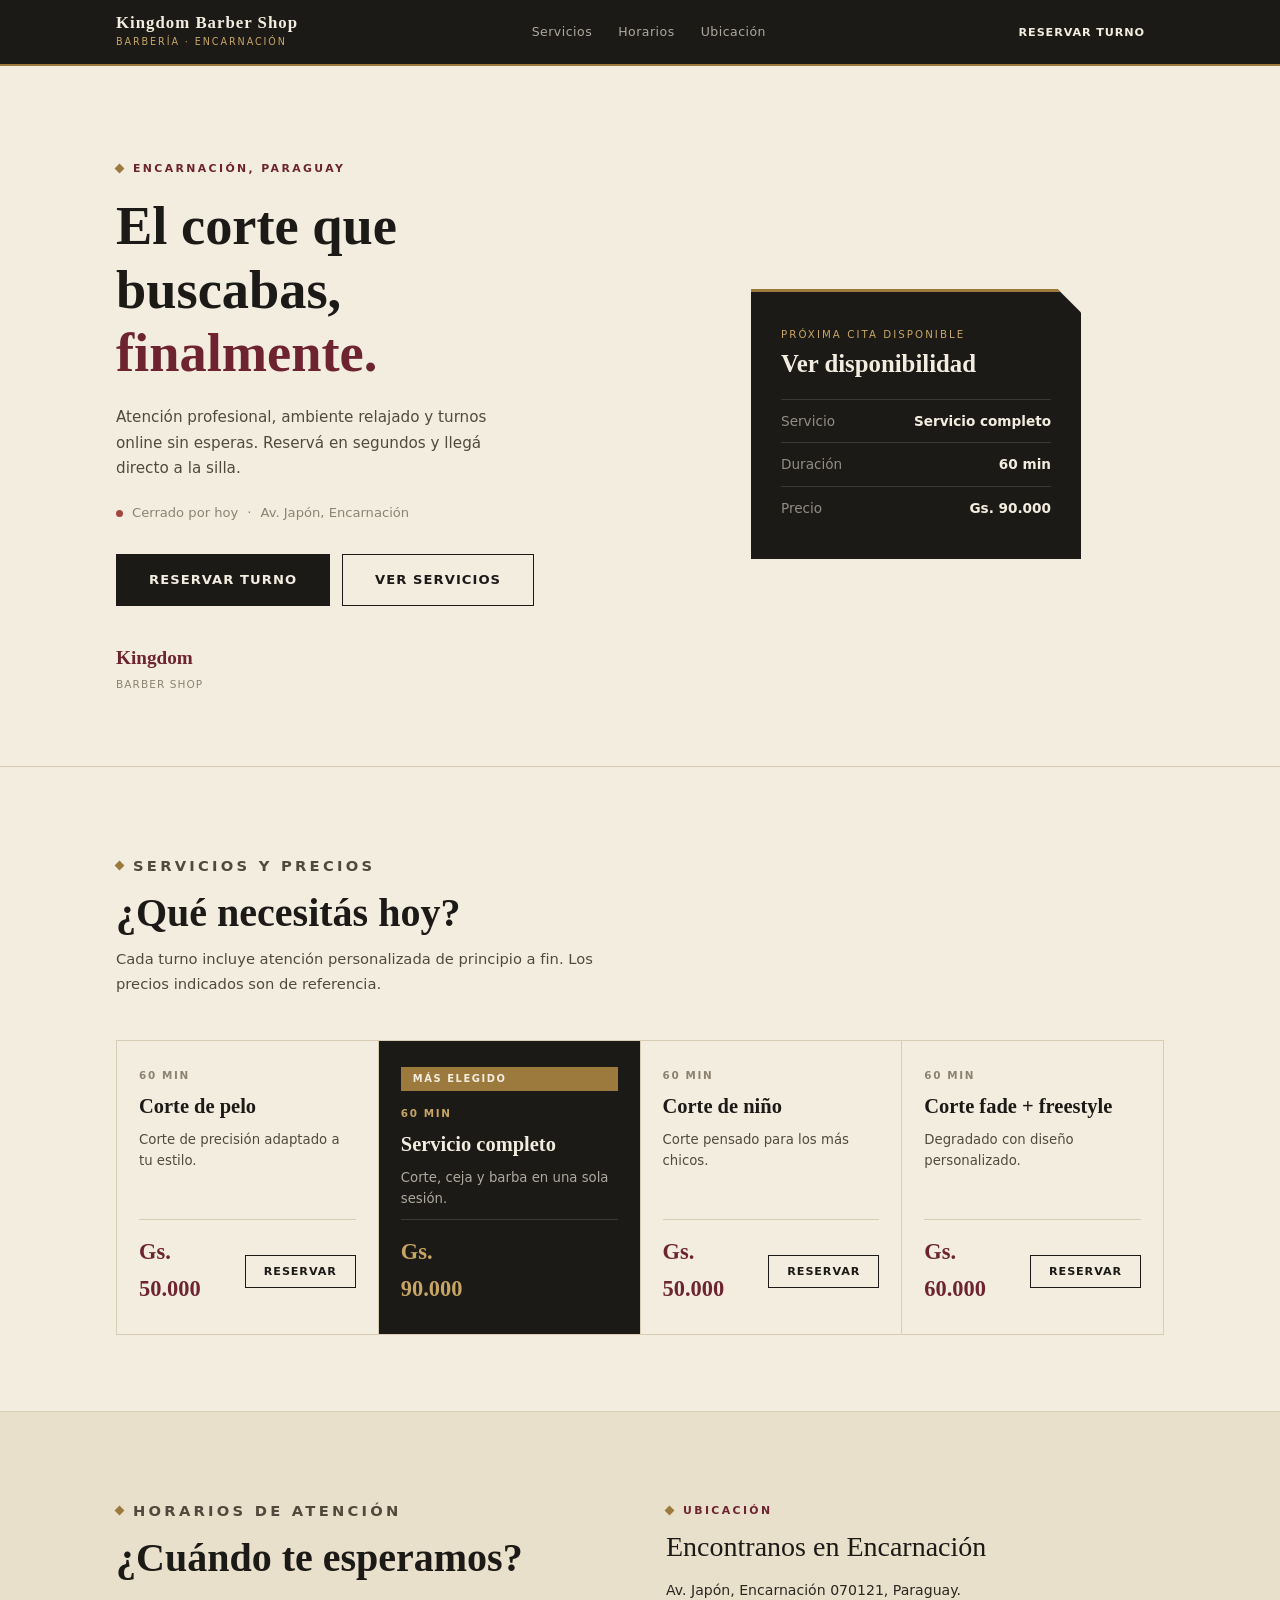
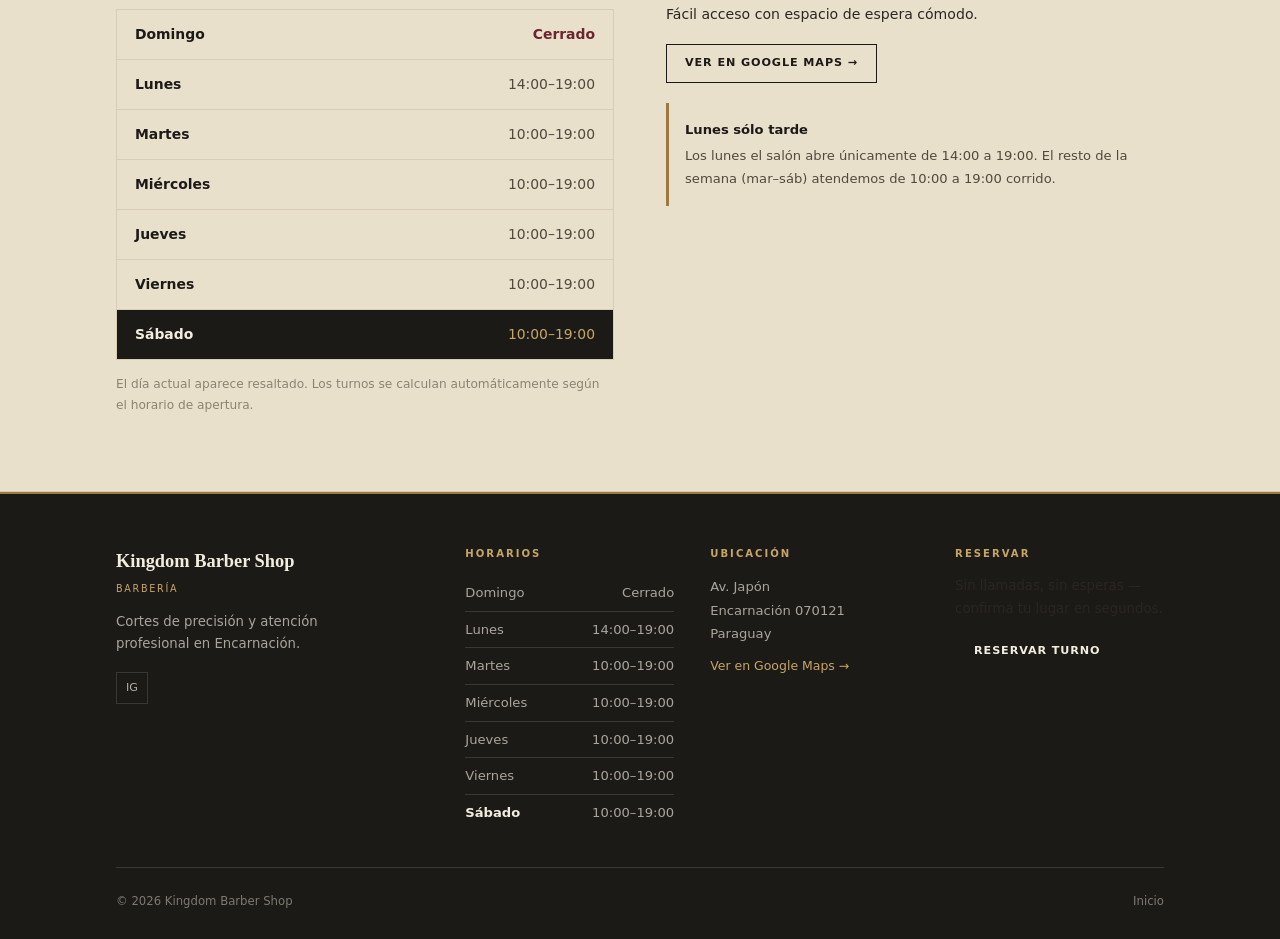
==== public/index.html @ c20a71b2 "primer commit" ====
<!DOCTYPE html>
  <html lang="es">
  <head>
  <meta charset="UTF-8">
  <meta name="viewport" content="width=device-width, initial-scale=1, viewport-fit=cover">
  <meta name="theme-color" content="#faf9f6">
  <meta name="description" content="Kingdom Barber Shop — Reservá tu turno online en Encarnación, Paraguay. Cortes,
  servicio completo y fade freestyle.">
  <title>Kingdom Barber Shop — Barbería</title>
  <link rel="stylesheet" href="styles.css">
  </head>
  <body>

  <!-- ─── HEADER ─── -->
  <header class="hdr">
    <div class="wrap hdr-inner">
      <div class="brand">
        <span class="brand-name">Kingdom Barber Shop</span>
        <span class="brand-sub">Barbería · Encarnación</span>
      </div>
      <nav id="nav">
        <a href="#servicios">Servicios</a>
        <a href="#horarios">Horarios</a>
        <a href="#ubicacion">Ubicación</a>
      </nav>
      <div class="hdr-actions">
        <button class="btn btn-dark btn-sm" onclick="openModal()">Reservar Turno</button>
        <button class="nav-toggle" id="navToggle" onclick="toggleNav()" aria-label="Menú">
          <span></span><span></span><span></span>
        </button>
      </div>
    </div>
  </header>

  <main>

    <!-- ─── HERO ─── -->
    <section class="hero" id="inicio">
      <div class="wrap hero-inner">
        <div>
          <p class="hero-eyebrow">Encarnación, Paraguay</p>
          <h1>El corte que<br>buscabas, <em>finalmente.</em></h1>
          <p class="hero-sub">Atención profesional, ambiente relajado y turnos online sin esperas. Reservá en segundos y
  llegá directo a la silla.</p>
          <div class="status-row">
            <span class="status-dot" id="statusDot"></span>
            <span id="statusTxt"></span>
            <span>·</span>
            <a href="https://www.google.com/maps/search/?api=1&query=J4WM%2B8R+Encarnaci%C3%B3n" target="_blank"
  rel="noopener" style="color:var(--ink3)">Av. Japón, Encarnación</a>
          </div>
          <div class="hero-cta">
            <button class="btn btn-dark btn-lg" onclick="openModal()">Reservar Turno</button>
            <a href="#servicios" class="btn btn-outline btn-lg">Ver Servicios</a>
          </div>
          <div class="hero-stats">
            <div class="h-stat"><strong>Kingdom</strong><span>Barber Shop</span></div>
          </div>
        </div>
        <div class="hero-visual">
          <div class="hv-card">
            <p class="hv-label">Próxima cita disponible</p>
            <div class="hv-title" id="hvTitle">—</div>
            <div class="hv-row"><span>Servicio</span><strong>Servicio completo</strong></div>
            <div class="hv-row"><span>Duración</span><strong>60 min</strong></div>
            <div class="hv-row"><span>Precio</span><strong>Gs. 90.000</strong></div>
          </div>
        </div>
      </div>
    </section>

    <!-- ─── SERVICIOS ─── -->
    <section class="sec" id="servicios">
      <div class="wrap">
        <div class="sec-head reveal">
          <p class="eyebrow">Servicios y Precios</p>
          <h2>¿Qué necesitás hoy?</h2>
          <p>Cada turno incluye atención personalizada de principio a fin. Los precios indicados son de referencia.</p>
        </div>
        <div class="svc-grid reveal" id="svcGrid"></div>
      </div>
    </section>

    <!-- ─── HORARIOS + UBICACIÓN ─── -->
    <section class="sec sec-alt" id="horarios">
      <div class="wrap">
        <div class="sch-wrap">
          <div class="reveal">
            <div class="sec-head" style="margin-bottom:28px">
              <p class="eyebrow">Horarios de Atención</p>
              <h2>¿Cuándo te esperamos?</h2>
            </div>
            <div class="sch-table" id="schTable"></div>
            <p class="sch-note">El día actual aparece resaltado. Los turnos se calculan automáticamente según el horario
  de apertura.</p>
          </div>
          <div class="reveal" style="padding-top:8px" id="ubicacion">
            <p class="eyebrow">Ubicación</p>
            <h2 style="font-family:var(--serif);font-size:1.75rem;font-weight:400;line-height:1.1;margin-bottom:16px">
              Encontranos en Encarnación
            </h2>
            <p style="font-size:.88rem;color:var(--ink2);line-height:1.7;margin-bottom:18px">
              Av. Japón, Encarnación 070121, Paraguay.<br>Fácil acceso con espacio de espera cómodo.
            </p>
            <a class="btn btn-outline btn-sm"
  href="https://www.google.com/maps/search/?api=1&query=J4WM%2B8R+Encarnaci%C3%B3n" target="_blank" rel="noopener">
              Ver en Google Maps →
            </a>
            <div class="info-box">
              <strong>Lunes sólo tarde</strong>
              Los lunes el salón abre únicamente de 14:00 a 19:00. El resto de la semana (mar–sáb) atendemos de 10:00 a
  19:00 corrido.
            </div>
          </div>
        </div>
      </div>
    </section>

  </main>

  <!-- ─── FOOTER ─── -->
  <footer class="ftr">
    <div class="wrap">
      <div class="ftr-grid">
        <div>
          <span class="ftr-brand-name">Kingdom Barber Shop</span>
          <span class="ftr-brand-sub">Barbería</span>
          <p class="ftr-desc">Cortes de precisión y atención profesional en Encarnación.</p>
          <div class="social-links">
            <a href="https://www.instagram.com/kingdom_barber/" aria-label="Instagram">IG</a>
          </div>
        </div>
        <div>
          <h4>Horarios</h4>
          <ul class="ftr-list" id="ftrHours"></ul>
        </div>
        <div>
          <h4>Ubicación</h4>
          <address class="ftr-address">Av. Japón<br>Encarnación 070121<br>Paraguay</address>
          <a class="ftr-link" href="https://www.google.com/maps/search/?api=1&query=J4WM%2B8R+Encarnaci%C3%B3n"
  target="_blank" rel="noopener">Ver en Google Maps →</a>
        </div>
        <div>
          <h4>Reservar</h4>
          <p style="font-size:.83rem;color:var(--ink2);line-height:1.7;margin-bottom:14px">Sin llamadas, sin esperas —
  confirmá tu lugar en segundos.</p>
          <button class="btn btn-dark btn-sm" onclick="openModal()">Reservar Turno</button>
        </div>
      </div>
      <div class="ftr-bottom">
        <p>© <span id="yr"></span> Kingdom Barber Shop</p>
        <div class="ftr-bottom-links">
          <a href="#inicio">Inicio</a>
        </div>
      </div>
    </div>
  </footer>

  <!-- ─── MODAL DE RESERVA ─── -->
  <div class="overlay" id="overlay" onclick="overlayClick(event)">
    <div class="modal" id="modal">
      <div class="modal-hdr">
        <div>
          <p class="modal-eyebrow">Reserva online</p>
          <h3 id="modalTitle">Reservá Tu Turno</h3>
        </div>
        <button class="modal-close" onclick="closeModal()" aria-label="Cerrar">✕</button>
      </div>
      <div class="stepper" id="stepper"></div>
      <div id="modalBody"></div>
      <div class="modal-ftr" id="modalFtr">
        <button class="btn btn-ghost btn-back" id="btnBack" onclick="stepBack()">Atrás</button>
        <button class="btn btn-dark" id="btnNext" onclick="stepNext()">Continuar</button>
      </div>
    </div>
  </div>

  <script src="config.js"></script>
  <script>
  /* ─── INIT ─── */
  async function initSite() {
    document.getElementById('yr').textContent = new Date().getFullYear();

    try {
      await Promise.all([loadServices(), syncRemoteTurnos()]);
    } catch (error) {
      console.warn('No se pudo inicializar el sitio con datos remotos:', error);
    }

    renderServices();
    renderHorarios();
    renderStatus();
    renderHero();
  }

  function renderStatus() {
    const st = estadoSalon();
    document.getElementById('statusDot').className = 'status-dot ' + (st.open ? 'dot-open' : 'dot-closed');
    document.getElementById('statusTxt').textContent = st.txt;
  }

  async function renderHero() {
    const horas = await horasDisponibles(hoyIso(), 60);
    document.getElementById('hvTitle').textContent = horas[0] ? `Hoy · ${horas[0]}` : 'Ver disponibilidad';
  }

  function renderServices() {
    const grid = document.getElementById('svcGrid');
    grid.innerHTML = '';
    CFG.servicios.forEach(s => {
      const card = document.createElement('div');
      card.className = 'svc-card' + (s.destacado ? ' featured' : '');
      card.innerHTML = `
        ${s.destacado ? '<span class="pop-badge">Más elegido</span>' : ''}
        <span class="svc-dur">${s.dur} min</span>
        <h3 class="svc-name">${s.nombre}</h3>
        <p class="svc-desc">${s.desc}</p>
        <div class="svc-foot">
          <span class="svc-price">${s.precioOld ? `<span class="svc-old">${fmtGs(s.precioOld)}</span>` :
  ''}${fmtGs(s.precio)}</span>
          <button class="btn btn-outline btn-sm" onclick="openModal('${s.id}')">Reservar</button>
        </div>`;
      grid.appendChild(card);
    });
  }

  function renderHorarios() {
    const hoyDow = new Date().getDay();
    const schTable = document.getElementById('schTable');
    const ftrHours = document.getElementById('ftrHours');
    schTable.innerHTML = '';
    ftrHours.innerHTML = '';
    DIAS.forEach((dia, dow) => {
      const rangos = CFG.horarios[dow] || [];
      const esHoy  = dow === hoyDow;
      const hrsHTML = rangos.length
        ? rangos.map(([a,b]) => `${a}–${b}`).join('<br>')
        : '<span class="sch-closed">Cerrado</span>';
      const row = document.createElement('div');
      row.className = 'sch-row' + (esHoy ? ' today' : '');
      row.innerHTML = `<span class="day">${capitalize(dia)}</span><span class="hrs">${hrsHTML}</span>`;
      schTable.appendChild(row);
      const li = document.createElement('li');
      li.innerHTML = `<span${esHoy ? ' class="hl"' : ''}>${capitalize(dia)}</span><span>${rangos.length ?
  rangos.map(([a,b])=>`${a}–${b}`).join(' / ') : 'Cerrado'}</span>`;
      ftrHours.appendChild(li);
    });
  }

  initSite();

  /* ─── NAV MOBILE ─── */
  function toggleNav() {
    const nav = document.getElementById('nav');
    const tog = document.getElementById('navToggle');
    nav.classList.toggle('open');
    tog.classList.toggle('open');
  }

  /* ─── SCROLL REVEAL ─── */
  if ('IntersectionObserver' in window) {
    const io = new IntersectionObserver(entries => entries.forEach(e => {
      if (e.isIntersecting) { e.target.classList.add('on'); io.unobserve(e.target); }
    }), { threshold:.12 });
    document.querySelectorAll('.reveal').forEach(el => io.observe(el));
  } else {
    document.querySelectorAll('.reveal').forEach(el => el.classList.add('on'));
  }

  /* ════════════════════════════════════════════════════════
      BOOKING — máquina de estados (4 pasos)
  ══════════════════════════════════════════════════════ */
  const ST = { paso:1, svcId:'corte', fecha:hoyIso(), hora:null };
  const LABELS = ['Servicio','Fecha','Hora','Tus Datos'];

  function openModal(svcId) {
    ST.paso = 1; ST.svcId = svcId || 'corte'; ST.fecha = hoyIso(); ST.hora = null;
    document.getElementById('stepper').style.display = '';
    document.getElementById('modalFtr').style.display = '';
    document.getElementById('overlay').classList.add('open');
    document.body.style.overflow = 'hidden';
    renderModal();
  }
  function closeModal() {
    document.getElementById('overlay').classList.remove('open');
    document.body.style.overflow = '';
  }
  function overlayClick(e) { if (e.target === document.getElementById('overlay')) closeModal(); }

  function renderModal() {
    renderStepper();
    const body = document.getElementById('modalBody');
    body.innerHTML = '';
    if      (ST.paso === 1) renderStep1(body);
    else if (ST.paso === 2) renderStep2(body);
    else if (ST.paso === 3) renderStep3(body);
    else if (ST.paso === 4) renderStep4(body);
    updateButtons();
  }

  function renderStepper() {
    const bar = document.getElementById('stepper');
    bar.innerHTML = '';
    LABELS.forEach((lbl, i) => {
      const n = i + 1;
      const cl = n === ST.paso ? 'active' : n < ST.paso ? 'done' : '';
      const el = document.createElement('div');
      el.className = 'step ' + cl;
      el.innerHTML = `<span class="sn">${n < ST.paso ? '✓' : n}</span>${lbl}`;
      bar.appendChild(el);
      if (i < LABELS.length - 1) {
        const line = document.createElement('div'); line.className = 'step-line'; bar.appendChild(line);
      }
    });
  }

  /* PASO 1 — Elegir servicio */
  function renderStep1(body) {
  body.innerHTML = '<p class="panel-label" style="font-size:.82rem;color:var(--ink2);margin-bottom:12px;font-weight:500">¿Qué servicio necesitás?</p>';
  const opts = document.createElement('div'); opts.className = 'svc-opts'; body.appendChild(opts);
  CFG.servicios.forEach(s => {
    const btn = document.createElement('button');
    btn.className = 'svc-opt' + (ST.svcId === s.id ? ' active' : '');
    btn.innerHTML = `<div><div class="opt-name">${s.nombre}</div><div class="opt-meta">${s.dur} min</div></div><span class="opt-price">${fmtGs(s.precio)}</span>`;
    btn.onclick = () => { ST.svcId = s.id; renderModal(); };
    opts.appendChild(btn);
  });
}

  /* PASO 2 — Elegir fecha */
  function renderStep2(body) {
  body.innerHTML = '<p class="panel-label" style="font-size:.82rem;color:var(--ink2);margin-bottom:12px;font-weight:500">¿Qué día venís?</p>';
  const strip = document.createElement('div'); strip.className = 'date-strip'; body.appendChild(strip);
  const hoy = new Date(); hoy.setHours(0,0,0,0);
  for (let i = 0; i < 21; i++) {
    const d = new Date(hoy); d.setDate(d.getDate() + i);
    const iso = isoDate(d); const dow = d.getDay();
    const cerrado = !(CFG.horarios[dow] || []).length;
    const pill = document.createElement('button');
    pill.className = 'date-pill' + (iso === ST.fecha ? ' active' : '');
    pill.disabled = cerrado;
    pill.innerHTML = `${i === 0 ? '<span class="dp-today"></span>' : ''}<span>${DIAS_C[dow]}</span><strong>${d.getDate()}</strong><span>${MESES[d.getMonth()].slice(0,3)}</span>`;
    pill.onclick = () => { ST.fecha = iso; ST.hora = null; renderModal(); };
    strip.appendChild(pill);
  }
  setTimeout(() => { const a = strip.querySelector('.active'); if (a) a.scrollIntoView({inline:'center',behavior:'smooth'}); }, 50);
}

  /* PASO 3 — Elegir hora */
 async function renderStep3(body) {
  const svc   = getSvc(ST.svcId);
  const horas = await horasDisponibles(ST.fecha, svc.dur);
  body.innerHTML = `<p class="panel-label" style="font-size:.82rem;color:var(--ink2);margin-bottom:4px;font-weight:500">Horarios disponibles · ${dateLabel(ST.fecha)}</p>`;
  if (!horas.length) {
    body.innerHTML += '<div class="no-slots">No hay turnos disponibles.<br>Por favor elegí otra fecha.</div>';
    return;
  }
  body.innerHTML += '<p class="time-legend"><span class="tl-dot"></span>Horarios tachados ya están reservados</p>';
  const tg = document.createElement('div'); tg.className = 'time-grid'; body.appendChild(tg);
  bloquesDelDia(ST.fecha).forEach(min => {
    const hm = min2hm(min); const libre = horas.includes(hm);
    const btn = document.createElement('button');
    btn.className = 't-slot' + (ST.hora === hm ? ' active' : '');
    btn.textContent = hm; btn.disabled = !libre;
    if (libre) btn.onclick = () => { ST.hora = hm; renderModal(); };
    tg.appendChild(btn);
  });
}

  /* PASO 4 — Datos personales */
  function renderStep4(body) {
  const svc = getSvc(ST.svcId);
  body.innerHTML = `
    <div class="summary-box">
      <div class="sum-row"><span>Servicio</span><strong>${svc.nombre}</strong></div>
      <div class="sum-row"><span>Fecha</span><strong>${dateLabel(ST.fecha)}</strong></div>
      <div class="sum-row"><span>Hora</span><strong>${ST.hora}</strong></div>
      <div class="sum-row"><span>Total estimado</span><strong>${fmtGs(svc.precio)}</strong></div>
    </div>
    <div class="field"><label>Nombre completo *</label><input id="fNombre" type="text" placeholder="Tu nombre" autocomplete="name"></div>
    <div class="field-row">
      <div class="field"><label>Teléfono *</label><input id="fTel" type="tel" placeholder="0981 ..." autocomplete="tel"></div>
    </div>
    <div class="field"><label>Nota para el barbero (opcional)</label><textarea id="fNota" placeholder="Ej: degradado suave, no usar máquina al tope…"></textarea></div>`;
  document.getElementById('fNombre').addEventListener('input', updateButtons);
  document.getElementById('fTel').addEventListener('input', updateButtons);
}
  function updateButtons() {
    const back = document.getElementById('btnBack');
    const next = document.getElementById('btnNext');
    back.style.visibility = ST.paso === 1 ? 'hidden' : 'visible';
    next.textContent = ST.paso === 4 ? 'Confirmar Reserva' : 'Continuar';
    let ok = false;
    if (ST.paso === 1) ok = !!ST.svcId;
    else if (ST.paso === 2) ok = !!ST.fecha;
    else if (ST.paso === 3) ok = !!ST.hora;
    else if (ST.paso === 4) {
      const n = document.getElementById('fNombre');
      const t = document.getElementById('fTel');
      ok = n && t && n.value.trim().length > 1 && t.value.trim().length > 5;
    }
    next.disabled = !ok;
  }

  function stepBack() { if (ST.paso > 1) { ST.paso--; renderModal(); } }
  function stepNext() {
    if (ST.paso < 4) { ST.paso++; renderModal(); }
    else confirmarReserva();
  }

  async function confirmarReserva() {
    const svc    = getSvc(ST.svcId);
    const nombre = document.getElementById('fNombre').value.trim();
    const tel    = document.getElementById('fTel').value.trim();
    const nota   = document.getElementById('fNota').value.trim();
    if (!nombre || !tel) return;

    // Verificación anti-colisión justo antes de guardar
    if (!slotDisponible(ST.fecha, hm2min(ST.hora), svc.dur)) {
      alert('Ese horario acaba de reservarse. Por favor elegí otro.');
      ST.paso = 3; renderModal(); return;
    }

    const turno = {
      id: uid(), svcId: ST.svcId, nombre, tel, nota,
      fecha: ST.fecha, hora: ST.hora, dur: svc.dur,
      estado: 'pendiente', creadoEn: new Date().toISOString()
    };
    addTurno(turno);

    try {
      const remote = await createRemoteTurno(turno);
      replaceTurnoId(turno.id, remote);
      renderConfirm(remote, svc, nombre);
    } catch (error) {
      const apiMessage = body => {
        if (!body) return null;
        if (typeof body === 'string') return body;
        if (body.message) return body.message;
        if (body.errors) {
          const values = Object.values(body.errors).flat();
          return values[0] ?? null;
        }
        return JSON.stringify(body);
      };
      const detail = apiMessage(error?.body) || error?.message || 'No se pudo crear la reserva en el servidor.';

      if (error.status === 409) {
        deleteTurno(turno.id);
        alert('Ese horario ya no está disponible. Por favor elegí otro.');
        ST.paso = 3; renderModal();
        return;
      }

      if (error.status === 422 || error.status === 400) {
        deleteTurno(turno.id);
        alert(detail);
        ST.paso = 4; renderModal();
        return;
      }

     if (!error.status || error.status >= 500) {
        console.warn('No se pudo enviar la reserva al servidor:', error);
        alert('Turno guardado localmente, pero no se pudo sincronizar al servidor. Verificá tu conexión y volvé a cargar la página.');
        renderConfirm(turno, svc, nombre);
        return;
      }

      deleteTurno(turno.id);
      alert(detail);
      ST.paso = 4; renderModal();
      return;
    }
  }

  function renderConfirm(turno, svc, nombre) {
    document.getElementById('stepper').style.display  = 'none';
    document.getElementById('modalFtr').style.display = 'none';
    const primer  = nombre.split(' ')[0];
    const noNum   = 'B-' + String(100 + getTurnos().length).padStart(3,'0');
    const waMsg   = encodeURIComponent(`Hola Kingdom Barber Shop, reservé un turno online:\n📋 *${svc.nombre}*\n📅
  ${dateLabel(turno.fecha)} a las ${turno.hora}\n👤 ${nombre}\n📞 ${turno.tel}${turno.nota ? '\n📝 '+turno.nota : ''}`);
    const waUrl   = `https://wa.me/${CFG.negocio.whatsapp}?text=${waMsg}`;
    document.getElementById('modalBody').innerHTML = `
      <div class="confirm">
        <div class="confirm-icon">✓</div>
        <h3>¡Listo, ${primer}!</h3>
        <p>Tu turno quedó registrado. Te esperamos en el salón.</p>
        <div class="bk-ticket">
          <p class="bk-no">Reserva ${noNum}</p>
          <p class="bk-svc">${svc.nombre}</p>
          <div class="bk-row"><span>Fecha</span><strong>${dateLabel(turno.fecha)}</strong></div>
          <div class="bk-row"><span>Hora</span><strong>${turno.hora}</strong></div>
          <div class="bk-row"><span>Duración</span><strong>${svc.dur} min</strong></div>
          <div class="bk-row"><span>Total estimado</span><strong>${fmtGs(svc.precio)}</strong></div>
        </div>
        <a class="wa-btn" href="${waUrl}" target="_blank" rel="noopener">
          <svg width="17" height="17" viewBox="0 0 24 24" fill="currentColor"><path d="M17.472
  14.382c-.297-.149-1.758-.867-2.03-.967-.273-.099-.471-.148-.67.15-.197.297-.767.966-.94
  1.164-.173.199-.347.223-.644.075-.297-.15-1.255-.463-2.39-1.475-.883-.788-1.48-1.761-1.653-2.059-.173-.297-.018-.458.1
  3-.606.134-.133.298-.347.446-.52.149-.174.198-.298.298-.497.099-.198.05-.371-.025-.52-.075-.149-.669-1.612-.916-2.207-
  .242-.579-.487-.5-.669-.51-.173-.008-.371-.01-.57-.01-.198 0-.52.074-.792.372-.272.297-1.04 1.016-1.04 2.479 0 1.462
  1.065 2.875 1.213 3.074.149.198 2.096 3.2 5.077 4.487.709.306 1.262.489 1.694.625.712.227 1.36.195 1.871.118.571-.085
  1.758-.719 2.006-1.413.248-.694.248-1.289.173-1.413-.074-.124-.272-.198-.57-.347m-5.421 7.403h-.004a9.87 9.87 0
  01-5.031-1.378l-.361-.214-3.741.982.998-3.648-.235-.374a9.86 9.86 0 01-1.51-5.26c.001-5.45 4.436-9.884 9.888-9.884
  2.64 0 5.122 1.03 6.988 2.898a9.825 9.825 0 012.893 6.994c-.003 5.45-4.437 9.884-9.885 9.884m8.413-18.297A11.815
  11.815 0 0012.05 0C5.495 0 .16 5.335.157 11.892c0 2.096.547 4.142 1.588 5.945L.057 24l6.305-1.654a11.882 11.882 0
  005.683 1.448h.005c6.554 0 11.89-5.335 11.893-11.893a11.821 11.821 0 00-3.48-8.413z"/></svg>
          Confirmar por WhatsApp
        </a>
        <button class="btn btn-ghost" style="width:100%" onclick="closeModal()">Cerrar</button>
      </div>`;
  }

  document.addEventListener('keydown', e => { if (e.key === 'Escape') closeModal(); });
  </script>
  </body>
  </html>
---- public/styles.css ----
/* ═══════════════════════════════════════════════════
   styles.css — Kingdom Barber Shop
   Estilo: Minimalismo Geométrico + Neo-Tradicional / Gótico Moderno
   Paleta: pergamino / tinta / oxblood / bronce
   Tipografía: Cinzel (marca y títulos) + Space Grotesk (cuerpo)
════════════════════════════════════════════════════ */

@import url('https://fonts.googleapis.com/css2?family=Cormorant+Garamond:ital,wght@0,400;0,500;0,600;1,400;1,500&family=DM+Sans:wght@400;500&display=swap');

/* ── RESET ── */
*, *::before, *::after { margin:0; padding:0; box-sizing:border-box; }
html { scroll-behavior:smooth; }
body {
  font-family: var(--sans);
  background: var(--paper);
  color: var(--ink);
  line-height: 1.65;
  -webkit-font-smoothing: antialiased;
  min-height: 100vh;
}
img, svg { display:block; max-width:100%; }
a { color:inherit; text-decoration:none; }
button { font-family:inherit; cursor:pointer; border:none; background:none; color:inherit; }
ul { list-style:none; }
::selection { background:var(--oxblood); color:var(--paper); }
:focus-visible { outline:1.5px solid var(--oxblood); outline-offset:3px; }

/* ── TOKENS ── */
:root {
  --paper:      #f3ede0;
  --paper2:     #e9e0cc;
  --ink:        #1c1a17;
  --ink2:       #2a2621;
  --text2:      #52493d;
  --text3:      #8d8271;
  --oxblood:    #6d2430;
  --oxblood-lt: #8a3540;
  --brass:      #9c7a3e;
  --brass-lt:   #c7a565;
  --line:       #d8cdb4;
  --line-lt:    rgba(243,237,224,.14);
  --green:      #4a7d5c;
  --red:        #a5453f;
  --serif: 'Cinzel', Georgia, serif;
  --sans:  'Space Grotesk', system-ui, -apple-system, sans-serif;
  --r: 0px;
  --ease: cubic-bezier(.4,0,.2,1);
}

/* ── LAYOUT ── */
.wrap { max-width:1120px; margin:0 auto; padding:0 36px; }
@media (max-width:600px) { .wrap { padding:0 20px; } }

/* ── HEADER (banda de tinta) ── */
.hdr {
  position:sticky; top:0; z-index:50;
  background: var(--ink);
  border-bottom: 2px solid var(--brass);
}
.hdr-inner {
  display:flex; align-items:center; justify-content:space-between;
  height:64px; gap:20px;
}
.brand { display:flex; flex-direction:column; gap:1px; }
.brand-name {
  font-family:var(--serif); font-size:1.05rem; font-weight:600;
  letter-spacing:.06em; line-height:1.1; color:var(--paper);
}
.brand-sub  { font-size:.6rem; letter-spacing:.2em; text-transform:uppercase; color:var(--brass-lt); font-weight:500; }

/* ── NAV ── */
nav { display:flex; gap:26px; }
nav a { font-size:.78rem; letter-spacing:.04em; color:rgba(243,237,224,.68); transition:color .2s; }
nav a:hover, nav a.active { color:var(--paper); }
.hdr-actions { display:flex; align-items:center; gap:12px; }

.nav-toggle { display:none; flex-direction:column; gap:4.5px; width:24px; height:24px; justify-content:center; }
.nav-toggle span { display:block; height:1.5px; background:var(--paper); transition:all .25s var(--ease); }
.nav-toggle.open span:nth-child(1) { transform:translateY(6px) rotate(45deg); }
.nav-toggle.open span:nth-child(2) { opacity:0; }
.nav-toggle.open span:nth-child(3) { transform:translateY(-6px) rotate(-45deg); }

@media (max-width:740px) {
  .nav-toggle { display:flex; }
  nav {
    position:absolute; top:64px; left:0; right:0;
    flex-direction:column; gap:0; background:var(--ink);
    border-bottom:2px solid var(--brass);
    max-height:0; overflow:hidden; transition:max-height .3s var(--ease);
  }
  nav.open { max-height:300px; }
  nav a { padding:15px 20px; border-bottom:1px solid var(--line-lt); display:block; }
}

/* ── BOTONES (rectos, sin adornos) ── */
.btn {
  display:inline-flex; align-items:center; justify-content:center; gap:8px;
  font-family:var(--sans); font-size:.78rem; font-weight:600;
  letter-spacing:.08em; text-transform:uppercase;
  border-radius:0; padding:12px 26px; border:1.5px solid transparent;
  transition:all .2s var(--ease); white-space:nowrap;
}
.btn-dark    { background:var(--ink); border-color:var(--ink); color:var(--paper); }
.btn-dark:hover { background:var(--oxblood); border-color:var(--oxblood); }
.btn-outline { border-color:var(--ink); color:var(--ink); }
.btn-outline:hover { background:var(--ink); color:var(--paper); }
.btn-gold    { background:var(--brass); border-color:var(--brass); color:var(--paper); }
.btn-gold:hover { background:var(--brass-lt); border-color:var(--brass-lt); }
.btn-ghost   { border-color:var(--line); color:var(--text2); }
.btn-ghost:hover { border-color:var(--ink); color:var(--ink); }
.btn-sm { padding:9px 18px; font-size:.7rem; }
.btn-lg { padding:14px 32px; font-size:.82rem; }
.btn:disabled { opacity:.32; cursor:not-allowed; pointer-events:none; }

/* ── TÍTULOS DE SECCIÓN ── */
.sec-head { margin-bottom:44px; }
.eyebrow {
  display:inline-flex; align-items:center; gap:10px; margin-bottom:12px;
  font-size:.68rem; letter-spacing:.22em; text-transform:uppercase;
  color:var(--oxblood); font-weight:600;
}
.eyebrow::before {
  content:''; display:block; width:7px; height:7px;
  background:var(--brass); transform:rotate(45deg); flex-shrink:0;
}
.sec-head h2 {
  font-family:var(--serif); font-size:clamp(1.7rem,3.2vw,2.5rem);
  font-weight:600; line-height:1.15; color:var(--ink);
}
.sec-head p { color:var(--text2); font-size:.92rem; margin-top:10px; max-width:520px; line-height:1.7; }

/* ── DIVISOR ── */
.divider { height:1px; background:var(--line); }
.sec { padding:76px 0; }
.sec-alt { background:var(--paper2); border-top:1px solid var(--line); border-bottom:1px solid var(--line); }
@media (max-width:600px) { .sec { padding:52px 0; } }

/* ── REVEAL ANIMATION ── */
.reveal { opacity:0; transform:translateY(16px); transition:opacity .6s var(--ease), transform .6s var(--ease); }
.reveal.on { opacity:1; transform:none; }

/* ── FOOTER (banda de tinta) ── */
.ftr { background:var(--ink); border-top:2px solid var(--brass); padding:52px 0 28px; color:var(--paper); }
.ftr-grid {
  display:grid; grid-template-columns:1.5fr 1fr 1fr 1fr; gap:36px;
  padding-bottom:36px; border-bottom:1px solid var(--line-lt); margin-bottom:24px;
}
@media (max-width:900px)  { .ftr-grid { grid-template-columns:1fr 1fr; } }
@media (max-width:500px)  { .ftr-grid { grid-template-columns:1fr; } }
.ftr-brand-name { font-family:var(--serif); font-size:1.15rem; font-weight:600; margin-bottom:4px; display:block; }
.ftr-brand-sub  { display:block; font-size:.6rem; letter-spacing:.18em; text-transform:uppercase; color:var(--brass-lt); margin-bottom:14px; }
.ftr-desc { font-size:.83rem; color:rgba(243,237,224,.66); line-height:1.7; max-width:260px; margin-bottom:16px; }
.social-links { display:flex; gap:10px; }
.social-links a {
  width:32px; height:32px; border:1px solid var(--line-lt); border-radius:0;
  display:flex; align-items:center; justify-content:center;
  font-size:.7rem; font-weight:500; color:rgba(243,237,224,.7); transition:all .2s;
}
.social-links a:hover { border-color:var(--brass); color:var(--brass-lt); }
.ftr-col h4, .ftr-grid h4 {
  font-size:.63rem; letter-spacing:.2em; text-transform:uppercase;
  color:var(--brass-lt); font-weight:600; margin-bottom:12px;
}
.ftr-list li {
  display:flex; justify-content:space-between;
  padding:7px 0; border-bottom:1px solid var(--line-lt);
  font-size:.82rem; color:rgba(243,237,224,.66);
}
.ftr-list li:last-child { border-bottom:none; }
.ftr-list li .hl { color:var(--paper); font-weight:600; }
.ftr-address { font-style:normal; font-size:.82rem; color:rgba(243,237,224,.66); line-height:1.8; }
.ftr-link { display:block; margin-top:10px; font-size:.78rem; color:var(--brass-lt); }
.ftr-link:hover { text-decoration:underline; }
.ftr-bottom {
  display:flex; justify-content:space-between; flex-wrap:wrap;
  gap:8px; font-size:.73rem; color:rgba(243,237,224,.45);
}
.ftr-bottom a { color:rgba(243,237,224,.45); transition:color .2s; }
.ftr-bottom a:hover { color:var(--paper); }
.ftr-bottom-links { display:flex; gap:16px; }

/* ════════════════════════════════════════════════════
   index.html — SITIO PÚBLICO
════════════════════════════════════════════════════ */

/* HERO */
.hero { padding:88px 0 72px; border-bottom:1px solid var(--line); }
.hero-inner { display:grid; grid-template-columns:1fr 1fr; gap:56px; align-items:center; }
@media (max-width:880px) { .hero-inner { grid-template-columns:1fr; } .hero-visual { display:none; } }
@media (max-width:600px) { .hero { padding:56px 0 44px; } }

.hero-eyebrow {
  display:inline-flex; align-items:center; gap:10px; margin-bottom:18px;
  font-size:.68rem; letter-spacing:.22em; text-transform:uppercase; color:var(--oxblood); font-weight:600;
}
.hero-eyebrow::before { content:''; display:block; width:7px; height:7px; background:var(--brass); transform:rotate(45deg); }
.hero h1 {
  font-family:var(--serif); font-size:clamp(2.1rem,4.6vw,3.4rem);
  font-weight:600; line-height:1.16; letter-spacing:0; margin-bottom:20px;
  color:var(--ink);
}
.hero h1 em { font-style:normal; color:var(--oxblood); }
.hero-sub { font-size:.95rem; color:var(--text2); max-width:420px; margin-bottom:20px; line-height:1.7; }

.status-row { display:flex; align-items:center; gap:9px; margin-bottom:30px; font-size:.82rem; color:var(--text3); flex-wrap:wrap; }
.status-dot { width:7px; height:7px; border-radius:50%; flex-shrink:0; }
.dot-open   { background:var(--green); }
.dot-closed { background:var(--red); }

.hero-cta { display:flex; gap:12px; flex-wrap:wrap; margin-bottom:36px; }
.hero-stats { display:flex; flex-wrap:wrap; }
.h-stat { display:flex; flex-direction:column; gap:3px; padding:0 20px; }
.h-stat:first-child { padding-left:0; }
.h-stat:not(:first-child) { border-left:1px solid var(--line); }
.h-stat strong { font-family:var(--serif); font-size:1.2rem; font-weight:600; color:var(--oxblood); }
.h-stat span   { font-size:.66rem; text-transform:uppercase; letter-spacing:.1em; color:var(--text3); }

/* Tarjeta destacada del hero: aquí SÍ va el único corte geométrico del sitio */
.hero-visual { display:flex; justify-content:center; }
.hv-card {
  background:var(--ink); color:var(--paper);
  padding:34px 30px 30px; width:100%; max-width:330px;
  clip-path: polygon(0 0, calc(100% - 24px) 0, 100% 24px, 100% 100%, 0 100%);
  border-top:3px solid var(--brass);
}
.hv-label { font-size:.64rem; letter-spacing:.2em; text-transform:uppercase; color:var(--brass-lt); margin-bottom:8px; }
.hv-title { font-family:var(--serif); font-size:1.55rem; font-weight:600; margin-bottom:20px; line-height:1.15; }
.hv-row { display:flex; justify-content:space-between; align-items:center; padding:10px 0; border-top:1px solid var(--line-lt); font-size:.85rem; }
.hv-row span:first-child { color:rgba(243,237,224,.55); }
.hv-row strong { font-weight:600; }
.hv-badge { display:flex; align-items:center; gap:8px; padding-top:14px; margin-top:16px; border-top:1px solid var(--line-lt); font-size:.76rem; color:rgba(243,237,224,.55); }
.stars { color:var(--brass-lt); letter-spacing:2px; font-size:.88rem; }

/* SERVICIOS */
.svc-grid { display:grid; grid-template-columns:repeat(auto-fit,minmax(240px,1fr)); gap:1px; background:var(--line); border:1px solid var(--line); }
.svc-card {
  background:var(--paper); padding:26px 22px;
  display:flex; flex-direction:column; gap:10px;
  transition:background .2s var(--ease);
}
.svc-card:hover { background:var(--paper2); }
.svc-card.featured { background:var(--ink); color:var(--paper); }
.svc-card.featured:hover { background:#241f19; }
.svc-dur { font-size:.65rem; letter-spacing:.16em; text-transform:uppercase; color:var(--text3); font-weight:600; }
.svc-card.featured .svc-dur { color:var(--brass-lt); }
.svc-name { font-family:var(--serif); font-size:1.28rem; font-weight:600; line-height:1.2; }
.svc-desc { font-size:.83rem; color:var(--text2); line-height:1.6; flex-grow:1; }
.svc-card.featured .svc-desc { color:rgba(243,237,224,.68); }
.svc-foot { display:flex; align-items:center; justify-content:space-between; gap:10px; padding-top:14px; border-top:1px solid var(--line); margin-top:auto; }
.svc-card.featured .svc-foot { border-top-color:rgba(243,237,224,.15); }
.svc-price { font-family:var(--serif); font-size:1.4rem; font-weight:600; color:var(--oxblood); }
.svc-card.featured .svc-price { color:var(--brass-lt); }
.svc-old   { font-family:var(--sans); font-size:.75rem; text-decoration:line-through; color:var(--text3); margin-right:3px; }
.pop-badge {
  display:inline-block; margin-bottom:4px;
  font-size:.62rem; letter-spacing:.16em; text-transform:uppercase;
  background:var(--brass); color:var(--paper); padding:4px 12px; font-weight:600;
}

/* HORARIOS */
.sch-wrap { display:grid; grid-template-columns:1fr 1fr; gap:52px; align-items:start; }
@media (max-width:740px) { .sch-wrap { grid-template-columns:1fr; } }
.sch-table { border:1px solid var(--line); }
.sch-row { display:flex; justify-content:space-between; align-items:center; padding:13px 18px; border-bottom:1px solid var(--line); font-size:.87rem; }
.sch-row:last-child { border-bottom:none; }
.sch-row.today { background:var(--ink); color:var(--paper); }
.sch-row .day { font-weight:600; text-transform:capitalize; }
.sch-row .hrs { color:var(--text2); text-align:right; line-height:1.5; }
.sch-row.today .hrs { color:var(--brass-lt); }
.sch-closed { color:var(--oxblood); font-weight:600; }
.sch-note { margin-top:14px; font-size:.76rem; color:var(--text3); line-height:1.7; }
.info-box { margin-top:20px; padding:16px; background:var(--paper2); border-left:3px solid var(--brass); font-size:.82rem; color:var(--text2); line-height:1.7; }
.info-box strong { display:block; margin-bottom:4px; color:var(--ink); }

/* RESEÑAS (clases conservadas por compatibilidad) */
.rv-stats { display:grid; grid-template-columns:repeat(auto-fit,minmax(130px,1fr)); gap:12px; margin-bottom:40px; }
.rv-stat { text-align:center; padding:18px; border:1px solid var(--line); }
.rv-stat strong { display:block; font-family:var(--serif); font-size:1.9rem; font-weight:600; color:var(--oxblood); }
.rv-stat span   { font-size:.66rem; letter-spacing:.12em; text-transform:uppercase; color:var(--text3); }
.rv-grid { display:grid; grid-template-columns:repeat(auto-fit,minmax(260px,1fr)); gap:16px; }
.rv-card { background:var(--paper2); border:1px solid var(--line); padding:22px; }
.rv-stars { color:var(--brass); letter-spacing:2px; font-size:.88rem; margin-bottom:10px; }
.rv-quote { font-family:var(--serif); font-size:1rem; line-height:1.6; margin-bottom:12px; color:var(--ink); }
.rv-author { font-size:.75rem; color:var(--text3); font-weight:600; letter-spacing:.03em; }

/* ════════════════════════════════════════════════════
   MODAL DE RESERVA
════════════════════════════════════════════════════ */
.overlay {
  position:fixed; inset:0; z-index:100;
  background:rgba(28,26,23,.6); backdrop-filter:blur(3px);
  display:flex; align-items:center; justify-content:center; padding:20px;
  opacity:0; visibility:hidden; transition:opacity .3s var(--ease), visibility .3s;
}
.overlay.open { opacity:1; visibility:visible; }
.modal {
  background:var(--paper); border-top:3px solid var(--oxblood);
  width:100%; max-width:500px;
  max-height:90vh; overflow-y:auto; padding:30px;
  box-shadow:0 24px 70px rgba(0,0,0,.3);
  transform:translateY(20px); opacity:0;
  transition:transform .35s var(--ease), opacity .3s;
}
.overlay.open .modal { transform:none; opacity:1; }
@media (max-width:560px) {
  .overlay { align-items:flex-end; padding:0; }
  .modal { max-height:92vh; padding:26px 20px 32px; }
}
@media (max-width:350px) {
  .modal { padding:20px 15px 28px; }
  .modal-hdr { margin-bottom:16px; }
  .modal-hdr h3 { font-size:1.25rem; }
  .modal-eyebrow { font-size:.58rem; }
  .stepper { margin-bottom:16px; }
  .step { font-size:.68rem; gap:4px; }
  .step .sn { width:20px; height:20px; font-size:.65rem; }
  .svc-opt { padding:10px 12px; }
  .opt-name { font-size:.85rem; }
  .opt-meta { font-size:.68rem; }
  .opt-price { font-size:1.15rem; }
  .date-pill { flex:0 0 50px; padding:9px 0; font-size:.6rem; }
  .date-pill strong { font-size:1rem; }
  .t-slot { padding:9px 3px; font-size:.75rem; }
  .field input, .field textarea { padding:9px 12px; font-size:.85rem; }
  .field label { font-size:.65rem; }
  .sum-row { font-size:.78rem; }
  .btn { padding:10px 20px; font-size:.72rem; }
}

.modal-hdr { display:flex; justify-content:space-between; align-items:flex-start; margin-bottom:20px; gap:12px; }
.modal-eyebrow { font-size:.64rem; letter-spacing:.2em; text-transform:uppercase; color:var(--oxblood); margin-bottom:4px; font-weight:600; }
.modal-hdr h3 { font-family:var(--serif); font-size:1.45rem; font-weight:600; line-height:1.15; color:var(--ink); }
.modal-close {
  width:32px; height:32px; border:1px solid var(--line); border-radius:0;
  display:flex; align-items:center; justify-content:center;
  font-size:1rem; color:var(--text2); transition:all .2s; flex-shrink:0;
}
.modal-close:hover { border-color:var(--ink); color:var(--ink); }

/* Stepper */
.stepper { display:flex; align-items:center; gap:4px; margin-bottom:20px; }
.step { display:flex; align-items:center; gap:5px; font-size:.72rem; letter-spacing:.03em; color:var(--text3); font-weight:600; }
.step .sn {
  width:22px; height:22px; border:1px solid var(--line); border-radius:0;
  display:flex; align-items:center; justify-content:center; font-size:.7rem;
  transition:all .2s; flex-shrink:0;
}
.step.active { color:var(--ink); }
.step.active .sn, .step.done .sn { background:var(--oxblood); border-color:var(--oxblood); color:var(--paper); }
.step.done .sn { background:transparent; border-color:var(--brass); color:var(--brass); }
.step-line { flex:1; height:1px; background:var(--line); margin:0 4px; }
@media (max-width:400px) { .step { font-size:0; } .step .sn { font-size:.7rem; } }

/* Paso: selector de servicio */
.svc-opts { display:flex; flex-direction:column; gap:8px; }
.svc-opt {
  display:flex; justify-content:space-between; align-items:center; gap:12px;
  border:1px solid var(--line); border-radius:0; padding:13px 16px;
  text-align:left; transition:all .2s; background:var(--paper);
}
.svc-opt:hover { border-color:var(--brass); }
.svc-opt.active { border-color:var(--oxblood); background:var(--paper2); }
.opt-name { font-weight:600; font-size:.9rem; margin-bottom:2px; }
.opt-meta { font-size:.73rem; color:var(--text3); }
.opt-price { font-family:var(--serif); font-size:1.25rem; flex-shrink:0; font-weight:600; color:var(--oxblood); }

/* Paso: selector de fecha */
.date-strip { display:flex; gap:8px; overflow-x:auto; padding-bottom:4px; scrollbar-width:none; }
.date-strip::-webkit-scrollbar { display:none; }
.date-pill {
  flex:0 0 58px; display:flex; flex-direction:column; align-items:center; gap:3px;
  padding:11px 0; border:1px solid var(--line); border-radius:0;
  font-size:.65rem; color:var(--text3); text-transform:uppercase; letter-spacing:.06em;
  transition:all .2s; position:relative; background:var(--paper);
}
.date-pill strong { font-family:var(--serif); font-size:1.2rem; color:var(--ink); letter-spacing:0; font-weight:600; line-height:1.1; }
.date-pill.active { background:var(--oxblood); border-color:var(--oxblood); color:var(--paper); }
.date-pill.active strong { color:var(--paper); }
.date-pill:disabled { opacity:.28; cursor:not-allowed; }
.dp-today { position:absolute; top:6px; right:6px; width:5px; height:5px; background:var(--brass); border-radius:50%; }

/* Paso: selector de hora */
.time-grid { display:grid; grid-template-columns:repeat(auto-fill,minmax(72px,1fr)); gap:8px; margin-bottom:10px; }
@media (max-width:400px) { .time-grid { grid-template-columns:repeat(auto-fill,minmax(58px,1fr)); } }
@media (max-width:350px) {
  .t-slot { padding:8px 3px; font-size:.75rem; }
  .time-legend { font-size:.65rem; margin-bottom:10px; }
}
.t-slot {
  padding:11px 4px; border:1px solid var(--line); border-radius:0;
  font-size:.82rem; font-weight:500; color:var(--text2);
  transition:all .2s; background:var(--paper);
}
.t-slot:hover:not(:disabled) { border-color:var(--ink); color:var(--ink); }
.t-slot.active { background:var(--oxblood); border-color:var(--oxblood); color:var(--paper); }
.t-slot:disabled { opacity:.24; text-decoration:line-through; cursor:not-allowed; }
.time-legend { font-size:.72rem; color:var(--text3); display:flex; align-items:center; gap:6px; margin-bottom:14px; }
.tl-dot { width:8px; height:8px; border:1px solid var(--line); opacity:.5; flex-shrink:0; }
.no-slots { text-align:center; padding:30px 0; color:var(--text3); font-size:.88rem; }

/* Paso: datos personales */
.summary-box { border:1px solid var(--line); border-left:3px solid var(--brass); padding:14px 16px; margin-bottom:18px; }
.sum-row { display:flex; justify-content:space-between; font-size:.83rem; padding:5px 0; }
.sum-row span:first-child { color:var(--text3); }
.sum-row strong { font-weight:600; }
.field { display:flex; flex-direction:column; gap:6px; margin-bottom:14px; }
.field label { font-size:.7rem; letter-spacing:.1em; text-transform:uppercase; color:var(--text3); font-weight:600; }
.field input, .field textarea {
  border:1px solid var(--line); border-radius:0; padding:11px 14px;
  font-family:var(--sans); font-size:.9rem; color:var(--ink); background:var(--paper);
  transition:border-color .2s;
}
.field input:focus, .field textarea:focus { outline:none; border-color:var(--ink); }
.field textarea { resize:vertical; min-height:70px; }
.field-row { display:grid; grid-template-columns:1fr 1fr; gap:12px; }
@media (max-width:440px) { .field-row { grid-template-columns:1fr; } }

/* Modal footer */
.modal-ftr { display:flex; justify-content:space-between; gap:10px; margin-top:20px; padding-top:16px; border-top:1px solid var(--line); }
.modal-ftr .btn { flex:1; }
.modal-ftr .btn-back { flex:0 0 auto; }

/* Confirmación */
.confirm { text-align:center; padding:6px 0; }
.confirm-icon {
  width:44px; height:44px; border:2px solid var(--brass);
  display:flex; align-items:center; justify-content:center;
  margin:0 auto 16px; font-size:1.1rem; color:var(--oxblood);
}
.confirm h3 { font-family:var(--serif); font-size:1.5rem; font-weight:600; margin-bottom:6px; color:var(--ink); }
.confirm p  { font-size:.84rem; color:var(--text2); margin-bottom:20px; }
.bk-ticket { background:var(--paper2); border:1px solid var(--line); border-top:3px solid var(--oxblood); padding:20px; text-align:left; margin-bottom:16px; }
.bk-no  { font-size:.64rem; letter-spacing:.2em; text-transform:uppercase; color:var(--oxblood); margin-bottom:4px; font-weight:600; }
.bk-svc { font-family:var(--serif); font-size:1.3rem; font-weight:600; margin-bottom:12px; }
.bk-row { display:flex; justify-content:space-between; padding:7px 0; border-top:1px solid var(--line); font-size:.83rem; }
.bk-row span:first-child { color:var(--text3); }
.bk-row strong { font-weight:600; }
.wa-btn {
  display:flex; align-items:center; justify-content:center; gap:8px; width:100%;
  padding:12px; border:1px solid #25d366; border-radius:0;
  font-size:.8rem; font-weight:600; color:#128c4a; background:#eef9f0;
  transition:all .2s; margin-bottom:10px; cursor:pointer;
}
.wa-btn:hover { background:#25d366; color:#fff; }

/* ════════════════════════════════════════════════════
   agenda.html — PANEL DEL BARBERO
════════════════════════════════════════════════════ */

.login-screen { min-height:100vh; display:flex; align-items:center; justify-content:center; padding:40px 20px; background:var(--paper); }
.login-card {
  width:100%; max-width:360px; background:var(--paper);
  border:1px solid var(--line); border-top:3px solid var(--oxblood);
  padding:38px 30px; text-align:center;
}
.login-card .brand-name { font-size:1.3rem; display:block; margin-bottom:6px; color:var(--ink); }
.login-card .brand-sub  { display:block; margin-bottom:24px; color:var(--brass); }
.login-card h2 { font-family:var(--serif); font-size:1.35rem; font-weight:600; margin-bottom:6px; color:var(--ink); }
.login-card > p { font-size:.83rem; color:var(--text2); margin-bottom:20px; }
.pin-input {
  width:100%; text-align:center; font-family:var(--serif); font-size:1.7rem; letter-spacing:.35em;
  border:1px solid var(--line); border-radius:0; padding:13px;
  margin-bottom:10px; color:var(--ink); background:var(--paper2); transition:border-color .2s;
  -webkit-text-security:disc;
}
.pin-input:focus { outline:none; border-color:var(--oxblood); }
.pin-error { display:block; font-size:.76rem; color:var(--red); min-height:1.2em; margin-bottom:10px; }

.agenda-header { display:flex; justify-content:space-between; align-items:flex-start; gap:20px; margin-bottom:26px; flex-wrap:wrap; }
.agenda-header h1 { font-family:var(--serif); font-size:1.7rem; font-weight:600; margin-bottom:4px; color:var(--ink); }
.agenda-header .fecha { font-size:.84rem; color:var(--text2); text-transform:capitalize; }
.agenda-actions { display:flex; gap:10px; flex-wrap:wrap; align-items:center; }

.ag-stats { display:grid; grid-template-columns:repeat(auto-fit,minmax(148px,1fr)); gap:10px; margin-bottom:26px; }
.ag-stat { background:var(--paper2); border:1px solid var(--line); padding:16px 18px; border-top:2px solid transparent; }
.ag-stat:hover { border-top-color:var(--brass); }
.ag-stat strong { display:block; font-family:var(--serif); font-size:1.7rem; font-weight:600; margin-bottom:2px; color:var(--oxblood); }
.ag-stat span { font-size:.65rem; letter-spacing:.12em; text-transform:uppercase; color:var(--text3); }

.tabs { display:flex; gap:8px; margin-bottom:20px; flex-wrap:wrap; }
.tab {
  border:1px solid var(--line); border-radius:0; padding:8px 18px; background:var(--paper);
  font-size:.74rem; font-weight:600; letter-spacing:.06em; text-transform:uppercase;
  color:var(--text2); transition:all .2s;
}
.tab.active { background:var(--ink); border-color:var(--ink); color:var(--paper); }
.tab:hover:not(.active) { border-color:var(--ink); color:var(--ink); }

.day-group { margin-bottom:26px; }
.day-title {
  font-size:.68rem; letter-spacing:.16em; text-transform:uppercase; color:var(--brass); font-weight:600;
  padding-bottom:9px; border-bottom:1px solid var(--line); margin-bottom:12px;
  display:flex; align-items:center; gap:10px;
}
.today-tag { font-size:.6rem; letter-spacing:.1em; text-transform:uppercase; background:var(--oxblood); color:var(--paper); padding:3px 10px; }

.turno-card {
  background:var(--paper); border:1px solid var(--line); border-left:3px solid var(--brass);
  padding:16px 18px; margin-bottom:10px;
  display:flex; gap:16px; align-items:flex-start; flex-wrap:wrap;
  transition:border-color .2s;
}
.turno-card:hover { border-left-color:var(--oxblood); }
.turno-card.cancelado { opacity:.42; border-left-color:var(--line); }
.turno-card.cancelado .tc-name { text-decoration:line-through; }

.tc-time { flex:0 0 68px; text-align:center; border:1px solid var(--line); padding:8px 6px; background:var(--paper2); }
.tc-time strong { display:block; font-family:var(--serif); font-size:1.25rem; font-weight:600; line-height:1; color:var(--ink); }
.tc-time span   { font-size:.62rem; text-transform:uppercase; letter-spacing:.06em; color:var(--text3); }
.tc-body { flex:1; min-width:160px; }
.tc-name    { font-weight:600; font-size:.93rem; margin-bottom:3px; }
.tc-service { font-size:.78rem; color:var(--oxblood); font-weight:600; margin-bottom:6px; }
.tc-notes   { font-size:.76rem; color:var(--text3); margin-top:4px; }
.tc-links a { display:inline-flex; align-items:center; gap:5px; font-size:.72rem; color:var(--text2); border:1px solid var(--line); padding:4px 10px; transition:all .2s; margin-top:6px; margin-right:6px; }
.tc-links a:hover { border-color:var(--ink); color:var(--ink); }
.tc-actions { display:flex; flex-direction:column; align-items:flex-end; gap:8px; margin-left:auto; }
.status-badge { font-size:.62rem; letter-spacing:.1em; text-transform:uppercase; padding:4px 12px; font-weight:600; white-space:nowrap; }
.sb-pendiente  { background:#f5e6c4; color:#7a5a12; }
.sb-confirmado { background:#dcefe1; color:#1f5c34; }
.sb-atendido   { background:var(--paper2); color:var(--text3); }
.sb-cancelado  { background:#f3dcda; color:#8a2a24; }
.tc-btns { display:flex; gap:6px; flex-wrap:wrap; justify-content:flex-end; }
.tc-btns .btn { padding:6px 13px; font-size:.68rem; }

.empty-agenda { text-align:center; padding:48px 20px; border:1px dashed var(--line); color:var(--text3); }
.empty-agenda strong { display:block; color:var(--text2); font-size:.88rem; margin-bottom:4px; }

@media (max-width:560px) {
  .tc-actions { width:100%; align-items:flex-start; margin-left:0; }
  .tc-btns { justify-content:flex-start; }
}

/* ════════════════════════════════════════════════════
   AJUSTES MÓVILES
════════════════════════════════════════════════════ */
@media (max-width:480px) {
  .hdr-inner { height:58px; }
  .brand-name { font-size:.9rem; }
  .brand-sub  { display:none; }
  .hero { padding:44px 0 36px; }
  .hero h1 { font-size:1.9rem; }
  .hero-cta { gap:10px; }
  .hero-cta .btn { flex:1 1 auto; padding:12px 16px; font-size:.72rem; }
  .sec { padding:40px 0; }
  .login-card { padding:30px 22px; }
  .pin-input { font-size:1.4rem; letter-spacing:.28em; padding:12px; }
  .ag-stats { grid-template-columns:repeat(2,1fr); }
}
@media (max-width:360px) {
  .brand-name { font-size:.82rem; }
  .hero h1 { font-size:1.6rem; }
  .btn { padding:10px 16px; font-size:.68rem; }
}
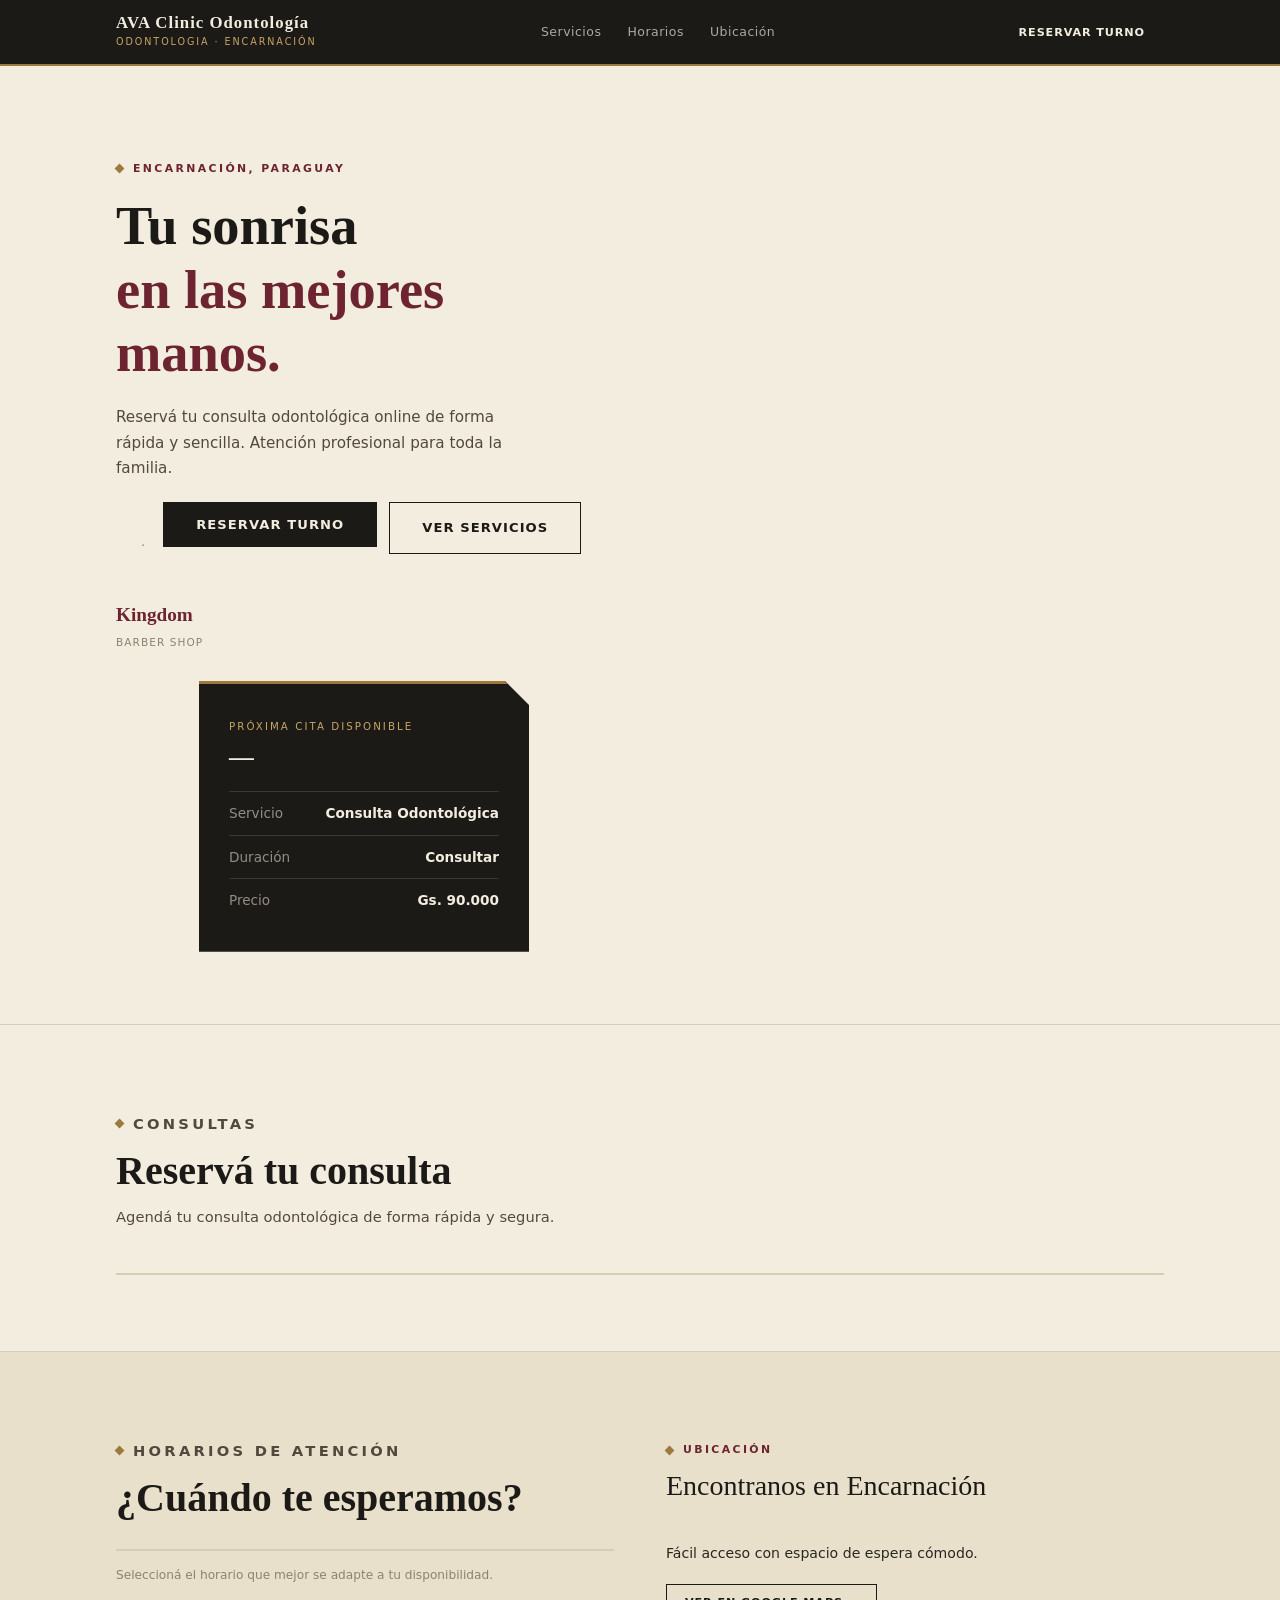
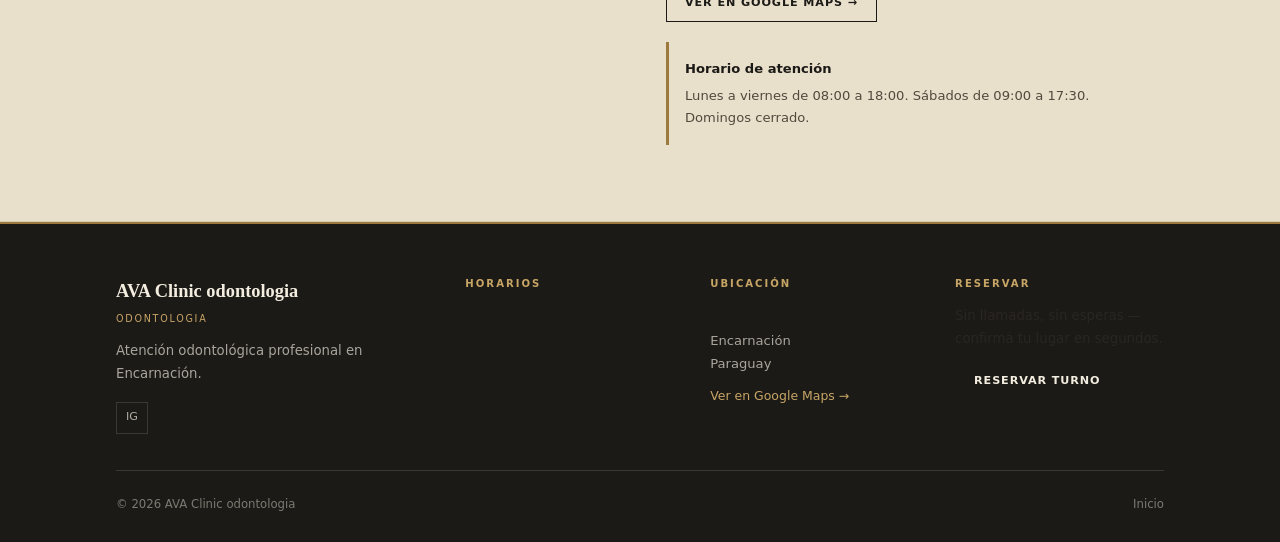
==== commit c25d856f: "Update index.html" ====
--- a/public/index.html
+++ b/public/index.html
@@ -4,9 +4,8 @@
   <meta charset="UTF-8">
   <meta name="viewport" content="width=device-width, initial-scale=1, viewport-fit=cover">
   <meta name="theme-color" content="#faf9f6">
-  <meta name="description" content="Kingdom Barber Shop — Reservá tu turno online en Encarnación, Paraguay. Cortes,
-  servicio completo y fade freestyle.">
-  <title>Kingdom Barber Shop — Barbería</title>
+  <meta name="description" content="AVA Clinic Odontología — Reservá tu consulta odontológica online en Encarnación, Paraguay.">
+  <title>AVA Clinic Odontología</title>
   <link rel="stylesheet" href="styles.css">
   </head>
   <body>
@@ -15,8 +14,8 @@
   <header class="hdr">
     <div class="wrap hdr-inner">
       <div class="brand">
-        <span class="brand-name">Kingdom Barber Shop</span>
-        <span class="brand-sub">Barbería · Encarnación</span>
+        <span class="brand-name">AVA Clinic Odontología</span>
+        <span class="brand-sub">Odontologia · Encarnación</span>
       </div>
       <nav id="nav">
         <a href="#servicios">Servicios</a>
@@ -39,15 +38,16 @@
       <div class="wrap hero-inner">
         <div>
           <p class="hero-eyebrow">Encarnación, Paraguay</p>
-          <h1>El corte que<br>buscabas, <em>finalmente.</em></h1>
-          <p class="hero-sub">Atención profesional, ambiente relajado y turnos online sin esperas. Reservá en segundos y
-  llegá directo a la silla.</p>
+          <h1>Tu sonrisa<br><em>en las mejores manos.</em></h1>
+        <p class="hero-sub">
+Reservá tu consulta odontológica online de forma rápida y sencilla.
+Atención profesional para toda la familia.
+</p>
           <div class="status-row">
             <span class="status-dot" id="statusDot"></span>
             <span id="statusTxt"></span>
             <span>·</span>
-            <a href="https://www.google.com/maps/search/?api=1&query=J4WM%2B8R+Encarnaci%C3%B3n" target="_blank"
-  rel="noopener" style="color:var(--ink3)">Av. Japón, Encarnación</a>
+            <a href="https://www.google.com/maps/place/AVA+Clinic+odontologia/@-27.3709311,-55.8385872,206m/data=!3m2!1e3!4b1!4m6!3m5!1s0x9457c1e997e12c87:0x2641abb64526bf03!8m2!3d-27.3709311!4d-55.8379435!16s%2Fg%2F11tf_9nbnm!5m1!1e4?entry=ttu&g_ep=EgoyMDI2MDcxMi4wIKXMDSoASAFQAw%3D%3D" target="_blank"
           </div>
           <div class="hero-cta">
             <button class="btn btn-dark btn-lg" onclick="openModal()">Reservar Turno</button>
@@ -61,8 +61,8 @@
           <div class="hv-card">
             <p class="hv-label">Próxima cita disponible</p>
             <div class="hv-title" id="hvTitle">—</div>
-            <div class="hv-row"><span>Servicio</span><strong>Servicio completo</strong></div>
-            <div class="hv-row"><span>Duración</span><strong>60 min</strong></div>
+            <div class="hv-row"><span>Servicio</span><strong>Consulta Odontológica</strong></div>
+            <div class="hv-row"><span>Duración</span><strong>Consultar</strong></div>
             <div class="hv-row"><span>Precio</span><strong>Gs. 90.000</strong></div>
           </div>
         </div>
@@ -73,9 +73,9 @@
     <section class="sec" id="servicios">
       <div class="wrap">
         <div class="sec-head reveal">
-          <p class="eyebrow">Servicios y Precios</p>
-          <h2>¿Qué necesitás hoy?</h2>
-          <p>Cada turno incluye atención personalizada de principio a fin. Los precios indicados son de referencia.</p>
+          <p class="eyebrow">Consultas</p>
+          <h2>Reservá tu consulta</h2>
+<p>Agendá tu consulta odontológica de forma rápida y segura.</p>
         </div>
         <div class="svc-grid reveal" id="svcGrid"></div>
       </div>
@@ -91,8 +91,9 @@
               <h2>¿Cuándo te esperamos?</h2>
             </div>
             <div class="sch-table" id="schTable"></div>
-            <p class="sch-note">El día actual aparece resaltado. Los turnos se calculan automáticamente según el horario
-  de apertura.</p>
+            <p class="sch-note">
+Seleccioná el horario que mejor se adapte a tu disponibilidad.
+</p>
           </div>
           <div class="reveal" style="padding-top:8px" id="ubicacion">
             <p class="eyebrow">Ubicación</p>
@@ -100,16 +101,17 @@
               Encontranos en Encarnación
             </h2>
             <p style="font-size:.88rem;color:var(--ink2);line-height:1.7;margin-bottom:18px">
-              Av. Japón, Encarnación 070121, Paraguay.<br>Fácil acceso con espacio de espera cómodo.
+              <br>Fácil acceso con espacio de espera cómodo.
             </p>
             <a class="btn btn-outline btn-sm"
-  href="https://www.google.com/maps/search/?api=1&query=J4WM%2B8R+Encarnaci%C3%B3n" target="_blank" rel="noopener">
+  href="https://www.google.com/maps/place/AVA+Clinic+odontologia/@-27.3709311,-55.8385872,206m/data=!3m2!1e3!4b1!4m6!3m5!1s0x9457c1e997e12c87:0x2641abb64526bf03!8m2!3d-27.3709311!4d-55.8379435!16s%2Fg%2F11tf_9nbnm!5m1!1e4?entry=ttu&g_ep=EgoyMDI2MDcxMi4wIKXMDSoASAFQAw%3D%3D" target="_blank" rel="noopener">
               Ver en Google Maps →
             </a>
             <div class="info-box">
-              <strong>Lunes sólo tarde</strong>
-              Los lunes el salón abre únicamente de 14:00 a 19:00. El resto de la semana (mar–sáb) atendemos de 10:00 a
-  19:00 corrido.
+              <strong>Horario de atención</strong>
+              Lunes a viernes de 08:00 a 18:00.
+Sábados de 09:00 a 17:30.
+Domingos cerrado.
             </div>
           </div>
         </div>
@@ -123,11 +125,11 @@
     <div class="wrap">
       <div class="ftr-grid">
         <div>
-          <span class="ftr-brand-name">Kingdom Barber Shop</span>
-          <span class="ftr-brand-sub">Barbería</span>
-          <p class="ftr-desc">Cortes de precisión y atención profesional en Encarnación.</p>
+          <span class="ftr-brand-name">AVA Clinic odontologia</span>
+          <span class="ftr-brand-sub">Odontologia</span>
+          <p class="ftr-desc">Atención odontológica profesional en Encarnación.</p>
           <div class="social-links">
-            <a href="https://www.instagram.com/kingdom_barber/" aria-label="Instagram">IG</a>
+            <a href="https://www.instagram.com/odonto_avaclinic/" aria-label="Instagram">IG</a>
           </div>
         </div>
         <div>
@@ -136,8 +138,8 @@
         </div>
         <div>
           <h4>Ubicación</h4>
-          <address class="ftr-address">Av. Japón<br>Encarnación 070121<br>Paraguay</address>
-          <a class="ftr-link" href="https://www.google.com/maps/search/?api=1&query=J4WM%2B8R+Encarnaci%C3%B3n"
+          <address class="ftr-address"><br>Encarnación<br>Paraguay</address>
+          <a class="ftr-link" href="https://www.google.com/maps/place/AVA+Clinic+odontologia/@-27.3709311,-55.8385872,206m/data=!3m2!1e3!4b1!4m6!3m5!1s0x9457c1e997e12c87:0x2641abb64526bf03!8m2!3d-27.3709311!4d-55.8379435!16s%2Fg%2F11tf_9nbnm!5m1!1e4?entry=ttu&g_ep=EgoyMDI2MDcxMi4wIKXMDSoASAFQAw%3D%3D"
   target="_blank" rel="noopener">Ver en Google Maps →</a>
         </div>
         <div>
@@ -148,7 +150,7 @@
         </div>
       </div>
       <div class="ftr-bottom">
-        <p>© <span id="yr"></span> Kingdom Barber Shop</p>
+        <p>© <span id="yr"></span> AVA Clinic odontologia</p>
         <div class="ftr-bottom-links">
           <a href="#inicio">Inicio</a>
         </div>
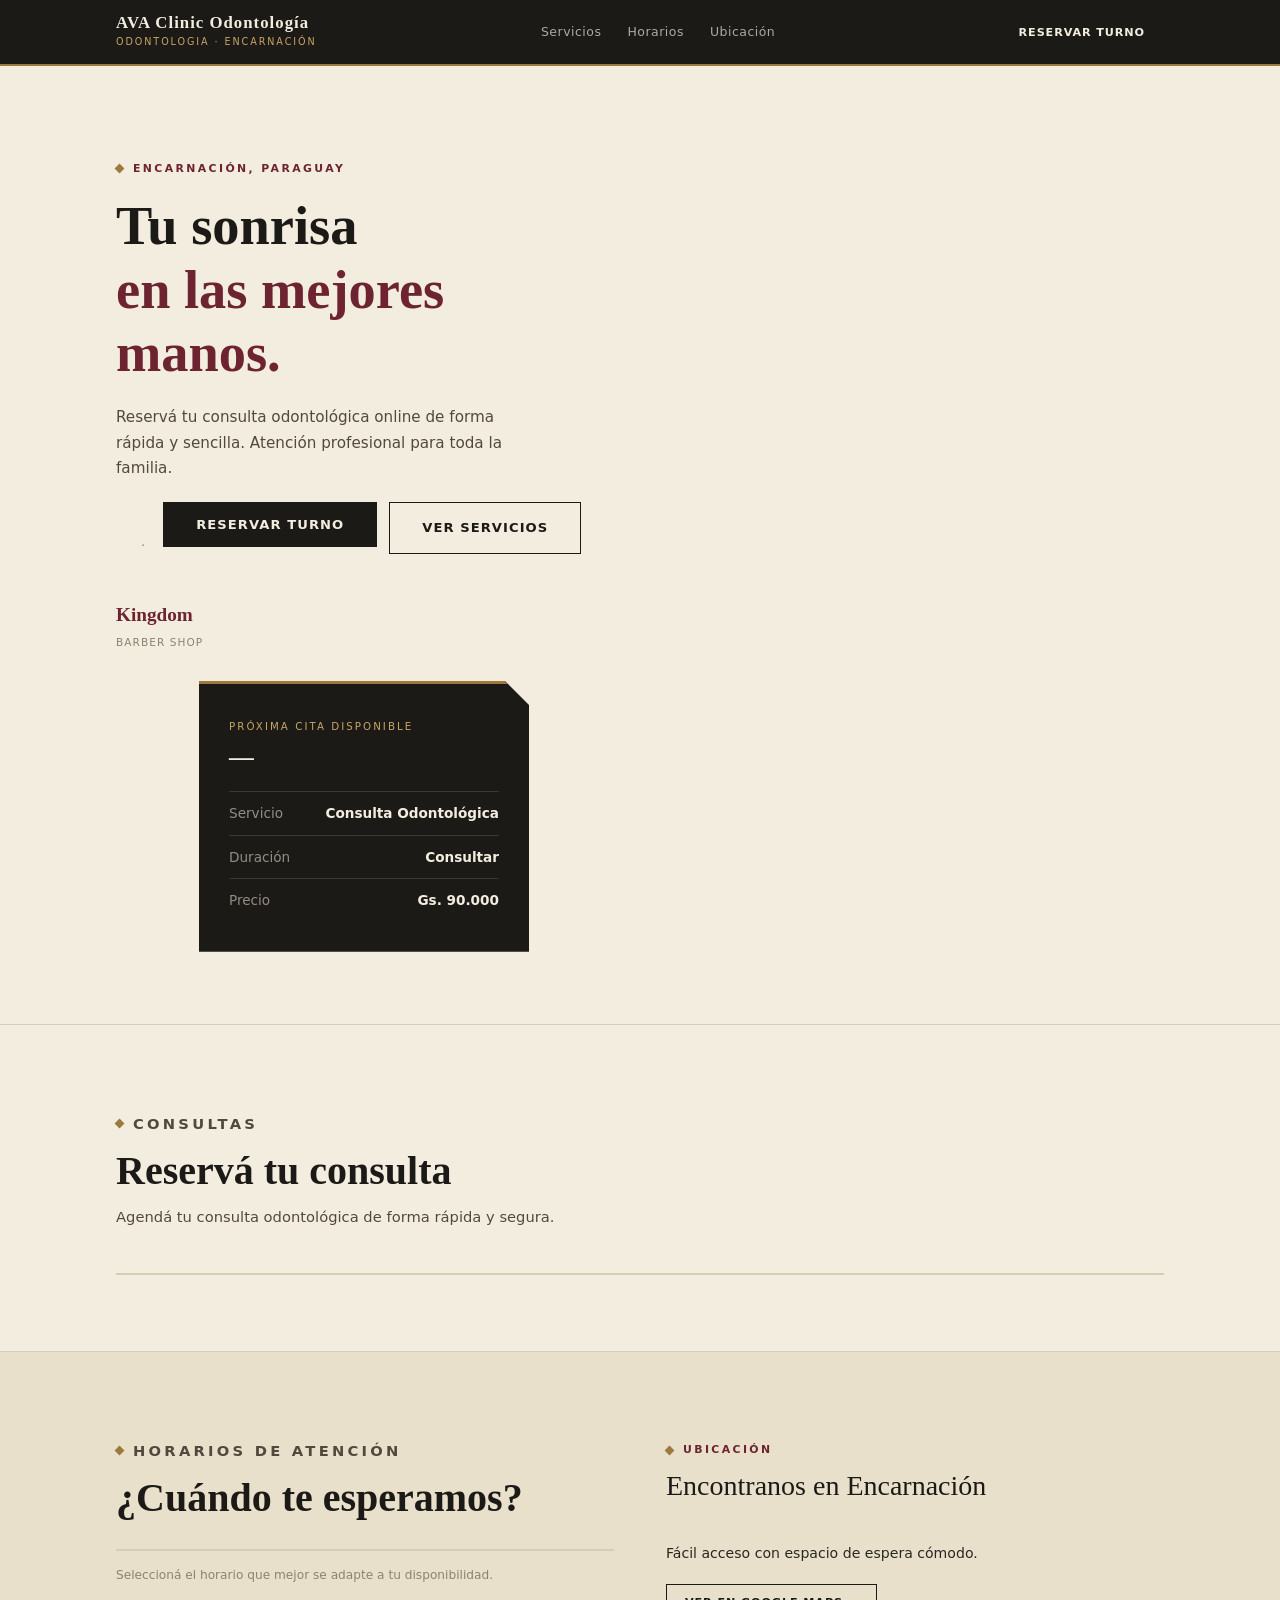
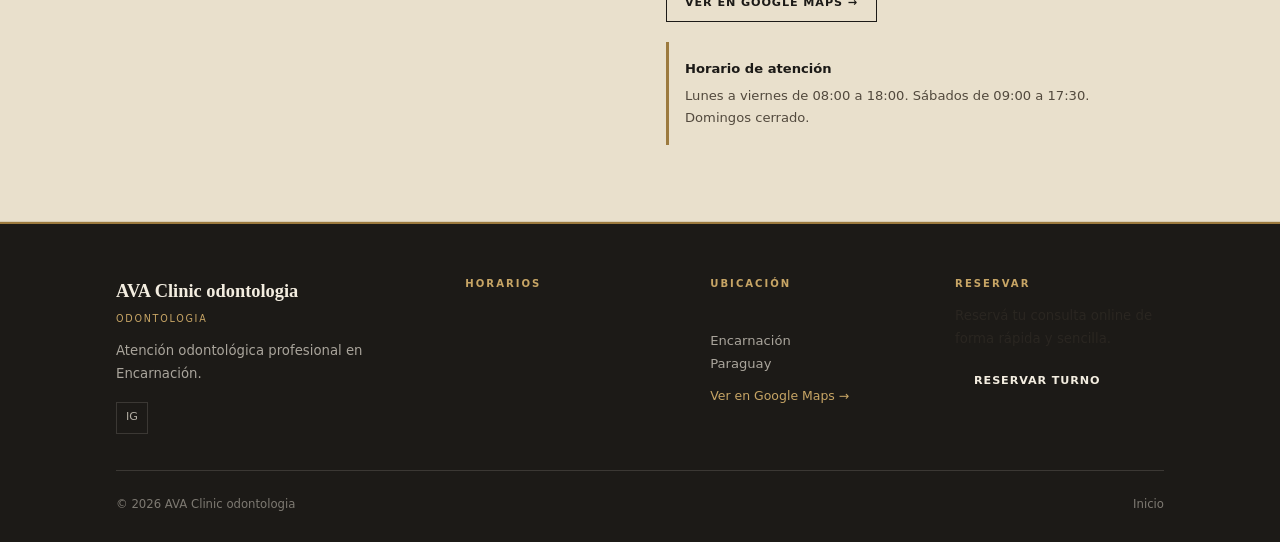
==== commit c3743ada: "Update index.html" ====
--- a/public/index.html
+++ b/public/index.html
@@ -144,8 +144,7 @@
         </div>
         <div>
           <h4>Reservar</h4>
-          <p style="font-size:.83rem;color:var(--ink2);line-height:1.7;margin-bottom:14px">Sin llamadas, sin esperas —
-  confirmá tu lugar en segundos.</p>
+          <p style="font-size:.83rem;color:var(--ink2);line-height:1.7;margin-bottom:14px">Reservá tu consulta online de forma rápida y sencilla.</p>
           <button class="btn btn-dark btn-sm" onclick="openModal()">Reservar Turno</button>
         </div>
       </div>
@@ -272,11 +271,11 @@
   /* ════════════════════════════════════════════════════════
       BOOKING — máquina de estados (4 pasos)
   ══════════════════════════════════════════════════════ */
-  const ST = { paso:1, svcId:'corte', fecha:hoyIso(), hora:null };
+  const ST = { paso:1, svcId:'consulta', fecha:hoyIso(), hora:null };
   const LABELS = ['Servicio','Fecha','Hora','Tus Datos'];
 
   function openModal(svcId) {
-    ST.paso = 1; ST.svcId = svcId || 'corte'; ST.fecha = hoyIso(); ST.hora = null;
+    ST.paso = 1; ST.svcId = svcId || 'consulta'; ST.fecha = hoyIso(); ST.hora = null;
     document.getElementById('stepper').style.display = '';
     document.getElementById('modalFtr').style.display = '';
     document.getElementById('overlay').classList.add('open');
@@ -377,13 +376,12 @@
       <div class="sum-row"><span>Servicio</span><strong>${svc.nombre}</strong></div>
       <div class="sum-row"><span>Fecha</span><strong>${dateLabel(ST.fecha)}</strong></div>
       <div class="sum-row"><span>Hora</span><strong>${ST.hora}</strong></div>
-      <div class="sum-row"><span>Total estimado</span><strong>${fmtGs(svc.precio)}</strong></div>
-    </div>
+      
     <div class="field"><label>Nombre completo *</label><input id="fNombre" type="text" placeholder="Tu nombre" autocomplete="name"></div>
     <div class="field-row">
       <div class="field"><label>Teléfono *</label><input id="fTel" type="tel" placeholder="0981 ..." autocomplete="tel"></div>
     </div>
-    <div class="field"><label>Nota para el barbero (opcional)</label><textarea id="fNota" placeholder="Ej: degradado suave, no usar máquina al tope…"></textarea></div>`;
+    <div class="field"><label>Motivo de la consulta (opcional)</label><textarea id="fNota" placeholder="Ej: degradado suave, no usar máquina al tope…"></textarea></div>`;
   document.getElementById('fNombre').addEventListener('input', updateButtons);
   document.getElementById('fTel').addEventListener('input', updateButtons);
 }
@@ -480,22 +478,21 @@
     document.getElementById('modalFtr').style.display = 'none';
     const primer  = nombre.split(' ')[0];
     const noNum   = 'B-' + String(100 + getTurnos().length).padStart(3,'0');
-    const waMsg   = encodeURIComponent(`Hola Kingdom Barber Shop, reservé un turno online:\n📋 *${svc.nombre}*\n📅
+    const waMsg   = encodeURIComponent(`Hola AVA Clinic Odontología, reservé un turno online:\n📋 *${svc.nombre}*\n📅
   ${dateLabel(turno.fecha)} a las ${turno.hora}\n👤 ${nombre}\n📞 ${turno.tel}${turno.nota ? '\n📝 '+turno.nota : ''}`);
     const waUrl   = `https://wa.me/${CFG.negocio.whatsapp}?text=${waMsg}`;
     document.getElementById('modalBody').innerHTML = `
       <div class="confirm">
         <div class="confirm-icon">✓</div>
         <h3>¡Listo, ${primer}!</h3>
-        <p>Tu turno quedó registrado. Te esperamos en el salón.</p>
+        <p>Tu turno quedó registrado. Te esperamos en el consultorio.</p>
         <div class="bk-ticket">
           <p class="bk-no">Reserva ${noNum}</p>
           <p class="bk-svc">${svc.nombre}</p>
           <div class="bk-row"><span>Fecha</span><strong>${dateLabel(turno.fecha)}</strong></div>
           <div class="bk-row"><span>Hora</span><strong>${turno.hora}</strong></div>
           <div class="bk-row"><span>Duración</span><strong>${svc.dur} min</strong></div>
-          <div class="bk-row"><span>Total estimado</span><strong>${fmtGs(svc.precio)}</strong></div>
-        </div>
+
         <a class="wa-btn" href="${waUrl}" target="_blank" rel="noopener">
           <svg width="17" height="17" viewBox="0 0 24 24" fill="currentColor"><path d="M17.472
   14.382c-.297-.149-1.758-.867-2.03-.967-.273-.099-.471-.148-.67.15-.197.297-.767.966-.94
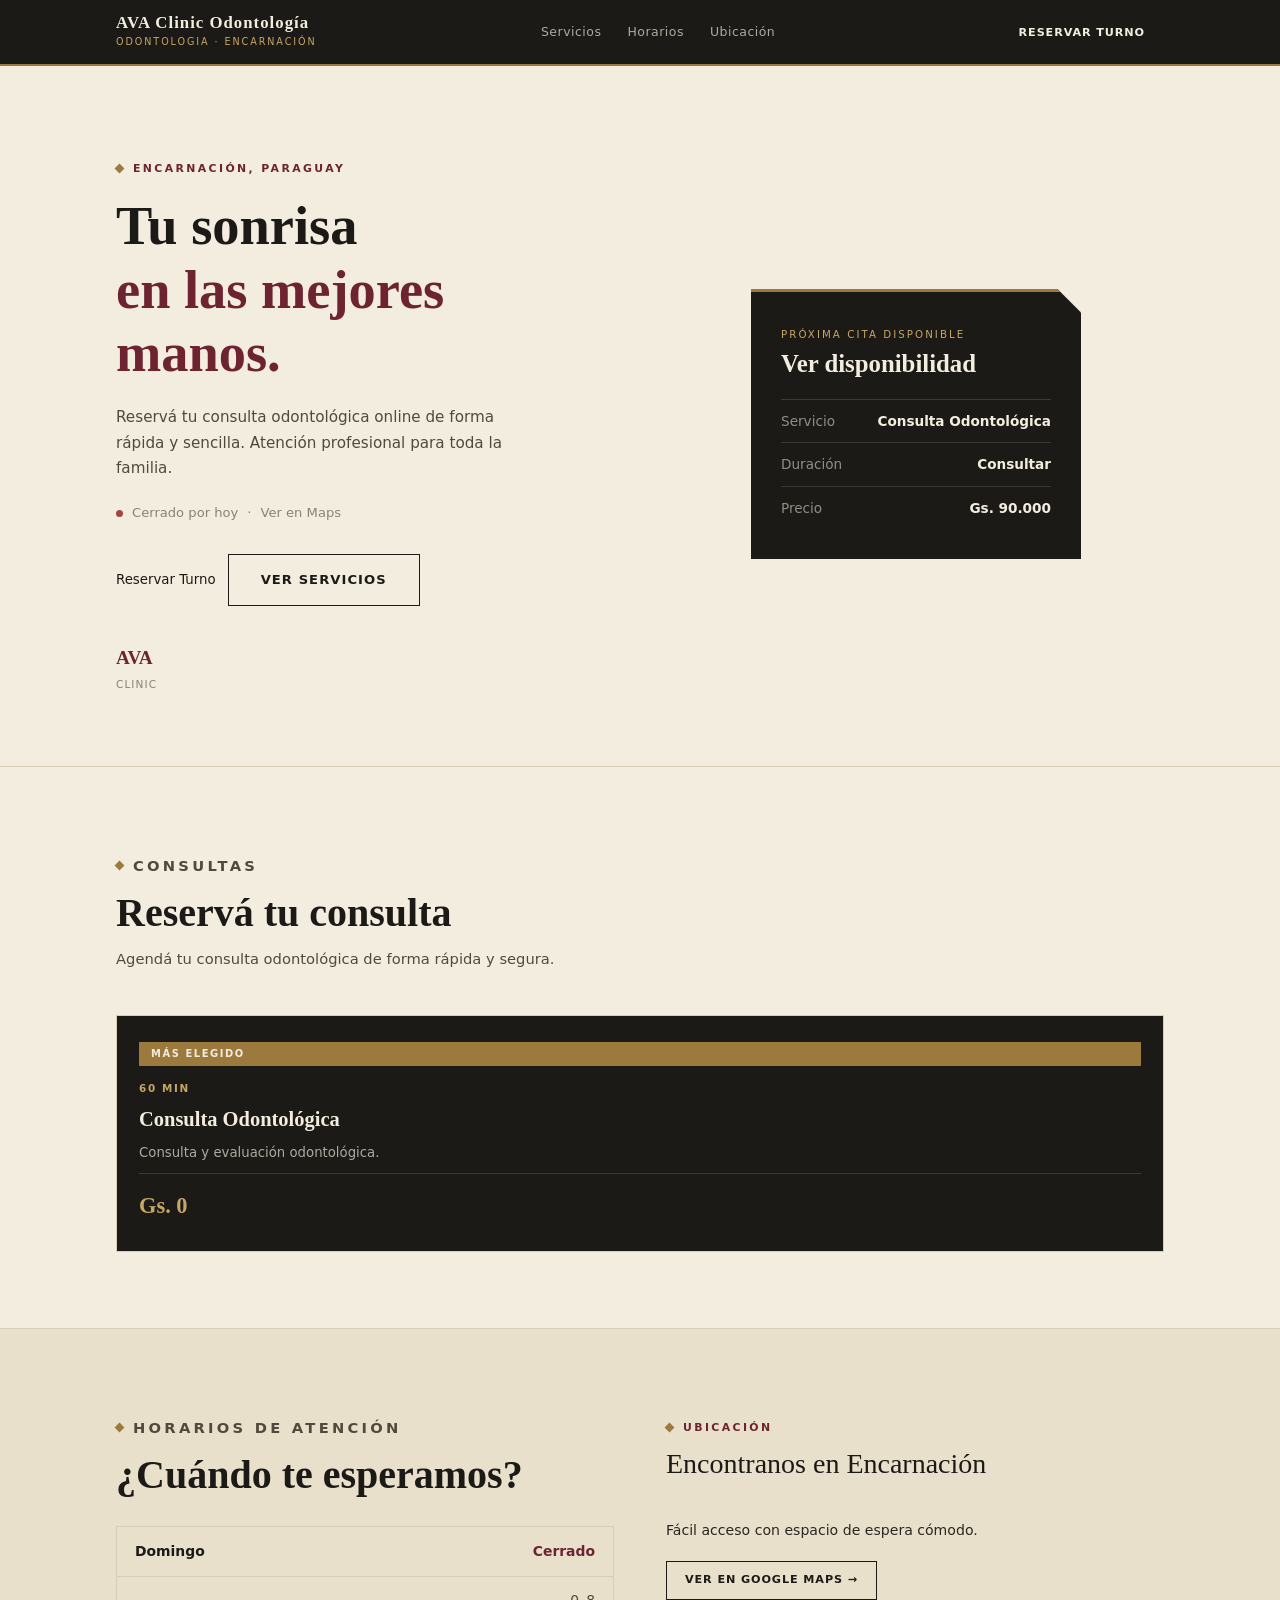
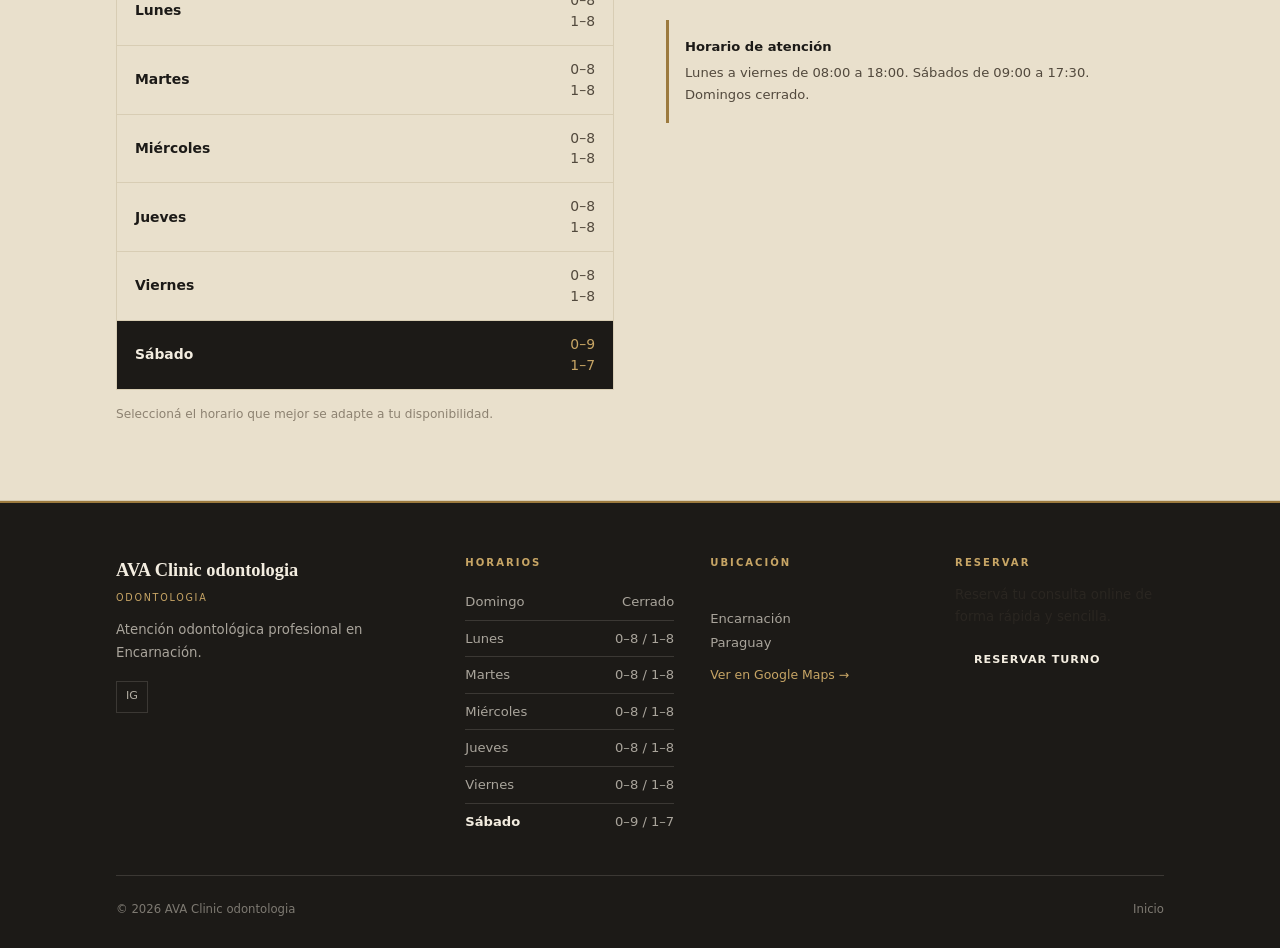
==== commit 74cc5e51: "Update index.html" ====
--- a/public/index.html
+++ b/public/index.html
@@ -47,14 +47,14 @@
             <span class="status-dot" id="statusDot"></span>
             <span id="statusTxt"></span>
             <span>·</span>
-            <a href="https://www.google.com/maps/place/AVA+Clinic+odontologia/@-27.3709311,-55.8385872,206m/data=!3m2!1e3!4b1!4m6!3m5!1s0x9457c1e997e12c87:0x2641abb64526bf03!8m2!3d-27.3709311!4d-55.8379435!16s%2Fg%2F11tf_9nbnm!5m1!1e4?entry=ttu&g_ep=EgoyMDI2MDcxMi4wIKXMDSoASAFQAw%3D%3D" target="_blank"
+            <a href="https://www.google.com/maps/place/AVA+Clinic+odontologia/@-27.3709311,-55.8385872,206m/data=!3m2!1e3!4b1!4m6!3m5!1s0x9457c1e997e12c87:0x2641abb64526bf03!8m2!3d-27.3709311!4d-55.8379435!16s%2Fg%2F11tf_9nbnm!5m1!1e4?entry=ttu&g_ep=EgoyMDI2MDcxMi4wIKXMDSoASAFQAw%3D%3D" target="_blank">Ver en Maps</a>
           </div>
           <div class="hero-cta">
-            <button class="btn btn-dark btn-lg" onclick="openModal()">Reservar Turno</button>
+            <button onclick="abrirModalTurno()">Reservar Turno</button>
             <a href="#servicios" class="btn btn-outline btn-lg">Ver Servicios</a>
           </div>
           <div class="hero-stats">
-            <div class="h-stat"><strong>Kingdom</strong><span>Barber Shop</span></div>
+            <div class="h-stat"><strong>AVA</strong><span>Clinic</span></div>
           </div>
         </div>
         <div class="hero-visual">
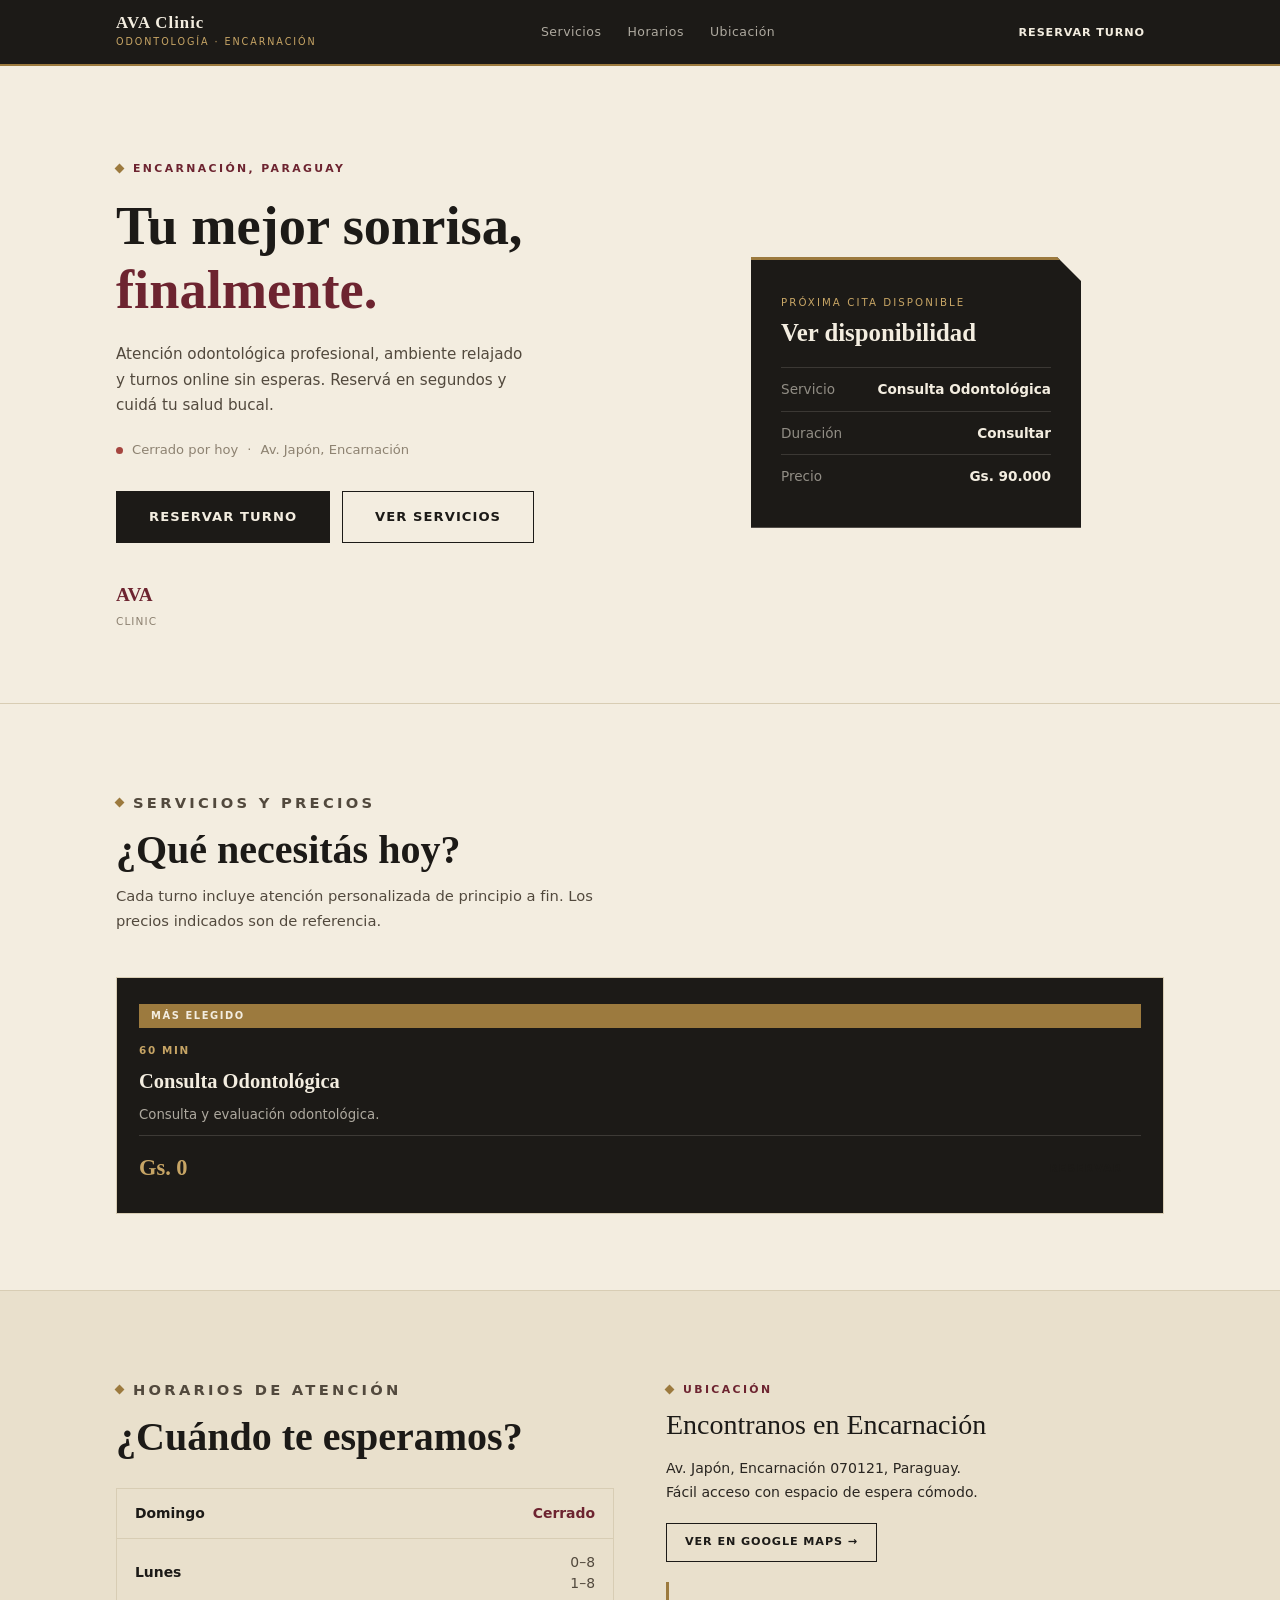
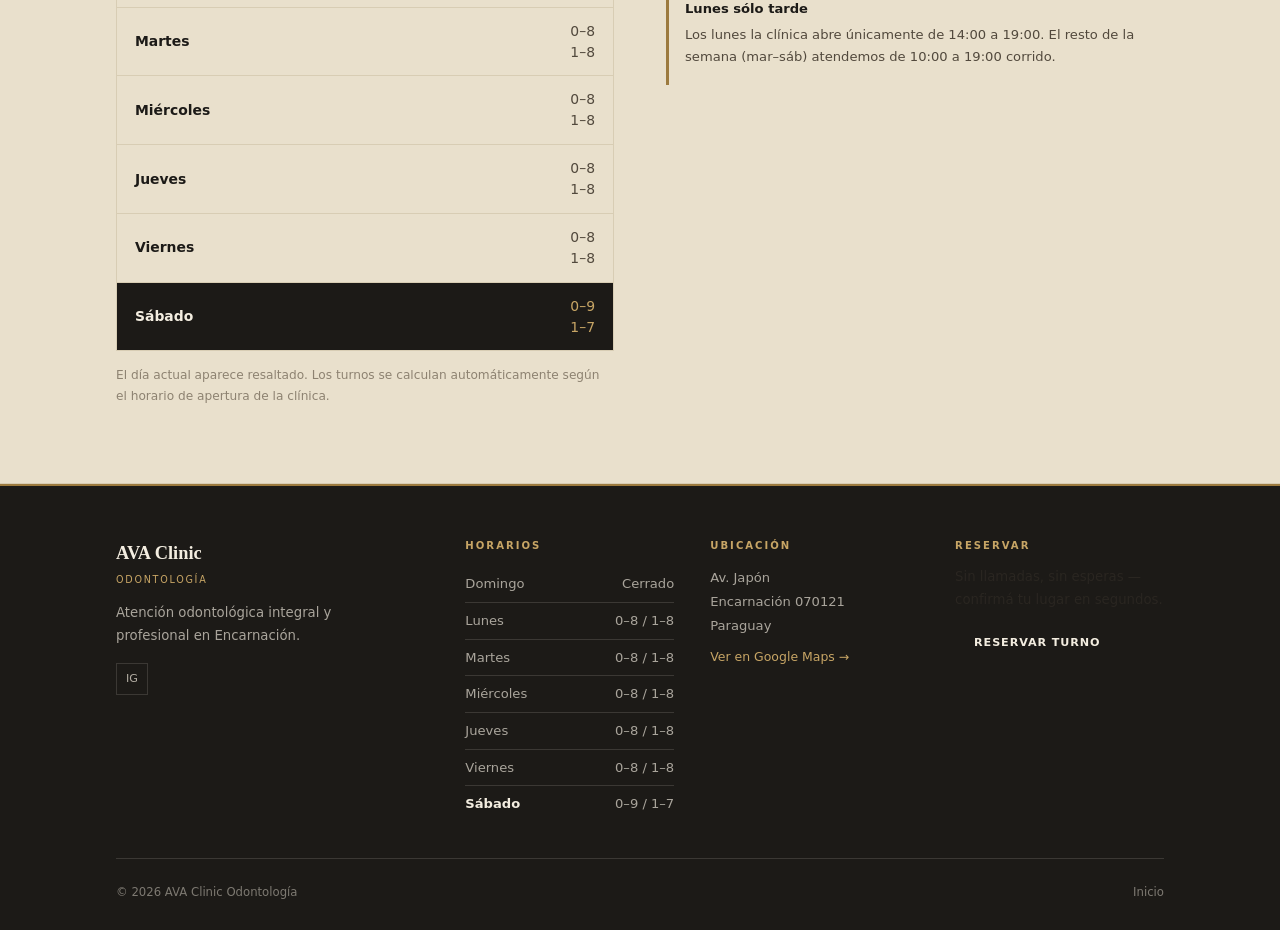
==== commit 6bb0bc8b: "Update index.html" ====
--- a/public/index.html
+++ b/public/index.html
@@ -4,8 +4,8 @@
   <meta charset="UTF-8">
   <meta name="viewport" content="width=device-width, initial-scale=1, viewport-fit=cover">
   <meta name="theme-color" content="#faf9f6">
-  <meta name="description" content="AVA Clinic Odontología — Reservá tu consulta odontológica online en Encarnación, Paraguay.">
-  <title>AVA Clinic Odontología</title>
+  <meta name="description" content="AVA Clinic Odontología — Reservá tu turno online en Encarnación, Paraguay. Atención profesional para tu salud bucal.">
+  <title>AVA Clinic — Odontología</title>
   <link rel="stylesheet" href="styles.css">
   </head>
   <body>
@@ -14,8 +14,8 @@
   <header class="hdr">
     <div class="wrap hdr-inner">
       <div class="brand">
-        <span class="brand-name">AVA Clinic Odontología</span>
-        <span class="brand-sub">Odontologia · Encarnación</span>
+        <span class="brand-name">AVA Clinic</span>
+        <span class="brand-sub">Odontología · Encarnación</span>
       </div>
       <nav id="nav">
         <a href="#servicios">Servicios</a>
@@ -38,19 +38,17 @@
       <div class="wrap hero-inner">
         <div>
           <p class="hero-eyebrow">Encarnación, Paraguay</p>
-          <h1>Tu sonrisa<br><em>en las mejores manos.</em></h1>
-        <p class="hero-sub">
-Reservá tu consulta odontológica online de forma rápida y sencilla.
-Atención profesional para toda la familia.
-</p>
+          <h1>Tu mejor sonrisa,<br><em>finalmente.</em></h1>
+          <p class="hero-sub">Atención odontológica profesional, ambiente relajado y turnos online sin esperas. Reservá en segundos y cuidá tu salud bucal.</p>
           <div class="status-row">
             <span class="status-dot" id="statusDot"></span>
             <span id="statusTxt"></span>
             <span>·</span>
-            <a href="https://www.google.com/maps/place/AVA+Clinic+odontologia/@-27.3709311,-55.8385872,206m/data=!3m2!1e3!4b1!4m6!3m5!1s0x9457c1e997e12c87:0x2641abb64526bf03!8m2!3d-27.3709311!4d-55.8379435!16s%2Fg%2F11tf_9nbnm!5m1!1e4?entry=ttu&g_ep=EgoyMDI2MDcxMi4wIKXMDSoASAFQAw%3D%3D" target="_blank">Ver en Maps</a>
+            <a href="https://www.google.com/maps/place/AVA+Clinic+odontologia/@-27.3709311,-55.8385872,206m/data=!3m2!1e3!4b1!4m6!3m5!1s0x9457c1e997e12c87:0x2641abb64526bf03!8m2!3d-27.3709311!4d-55.8379435!16s%2Fg%2F11tf_9nbnm" target="_blank"
+  rel="noopener" style="color:var(--ink3)">Av. Japón, Encarnación</a>
           </div>
           <div class="hero-cta">
-            <button onclick="abrirModalTurno()">Reservar Turno</button>
+            <button class="btn btn-dark btn-lg" onclick="openModal()">Reservar Turno</button>
             <a href="#servicios" class="btn btn-outline btn-lg">Ver Servicios</a>
           </div>
           <div class="hero-stats">
@@ -73,9 +71,9 @@
     <section class="sec" id="servicios">
       <div class="wrap">
         <div class="sec-head reveal">
-          <p class="eyebrow">Consultas</p>
-          <h2>Reservá tu consulta</h2>
-<p>Agendá tu consulta odontológica de forma rápida y segura.</p>
+          <p class="eyebrow">Servicios y Precios</p>
+          <h2>¿Qué necesitás hoy?</h2>
+          <p>Cada turno incluye atención personalizada de principio a fin. Los precios indicados son de referencia.</p>
         </div>
         <div class="svc-grid reveal" id="svcGrid"></div>
       </div>
@@ -91,9 +89,8 @@
               <h2>¿Cuándo te esperamos?</h2>
             </div>
             <div class="sch-table" id="schTable"></div>
-            <p class="sch-note">
-Seleccioná el horario que mejor se adapte a tu disponibilidad.
-</p>
+            <p class="sch-note">El día actual aparece resaltado. Los turnos se calculan automáticamente según el horario
+  de apertura de la clínica.</p>
           </div>
           <div class="reveal" style="padding-top:8px" id="ubicacion">
             <p class="eyebrow">Ubicación</p>
@@ -101,17 +98,16 @@
               Encontranos en Encarnación
             </h2>
             <p style="font-size:.88rem;color:var(--ink2);line-height:1.7;margin-bottom:18px">
-              <br>Fácil acceso con espacio de espera cómodo.
+              Av. Japón, Encarnación 070121, Paraguay.<br>Fácil acceso con espacio de espera cómodo.
             </p>
             <a class="btn btn-outline btn-sm"
-  href="https://www.google.com/maps/place/AVA+Clinic+odontologia/@-27.3709311,-55.8385872,206m/data=!3m2!1e3!4b1!4m6!3m5!1s0x9457c1e997e12c87:0x2641abb64526bf03!8m2!3d-27.3709311!4d-55.8379435!16s%2Fg%2F11tf_9nbnm!5m1!1e4?entry=ttu&g_ep=EgoyMDI2MDcxMi4wIKXMDSoASAFQAw%3D%3D" target="_blank" rel="noopener">
+  href="https://www.google.com/maps/place/AVA+Clinic+odontologia/@-27.3709311,-55.8385872,206m/data=!3m2!1e3!4b1!4m6!3m5!1s0x9457c1e997e12c87:0x2641abb64526bf03!8m2!3d-27.3709311!4d-55.8379435!16s%2Fg%2F11tf_9nbnm" target="_blank" rel="noopener">
               Ver en Google Maps →
             </a>
             <div class="info-box">
-              <strong>Horario de atención</strong>
-              Lunes a viernes de 08:00 a 18:00.
-Sábados de 09:00 a 17:30.
-Domingos cerrado.
+              <strong>Lunes sólo tarde</strong>
+              Los lunes la clínica abre únicamente de 14:00 a 19:00. El resto de la semana (mar–sáb) atendemos de 10:00 a
+  19:00 corrido.
             </div>
           </div>
         </div>
@@ -125,11 +121,11 @@
     <div class="wrap">
       <div class="ftr-grid">
         <div>
-          <span class="ftr-brand-name">AVA Clinic odontologia</span>
-          <span class="ftr-brand-sub">Odontologia</span>
-          <p class="ftr-desc">Atención odontológica profesional en Encarnación.</p>
+          <span class="ftr-brand-name">AVA Clinic</span>
+          <span class="ftr-brand-sub">Odontología</span>
+          <p class="ftr-desc">Atención odontológica integral y profesional en Encarnación.</p>
           <div class="social-links">
-            <a href="https://www.instagram.com/odonto_avaclinic/" aria-label="Instagram">IG</a>
+            <a href="#" aria-label="Instagram">IG</a>
           </div>
         </div>
         <div>
@@ -138,18 +134,19 @@
         </div>
         <div>
           <h4>Ubicación</h4>
-          <address class="ftr-address"><br>Encarnación<br>Paraguay</address>
-          <a class="ftr-link" href="https://www.google.com/maps/place/AVA+Clinic+odontologia/@-27.3709311,-55.8385872,206m/data=!3m2!1e3!4b1!4m6!3m5!1s0x9457c1e997e12c87:0x2641abb64526bf03!8m2!3d-27.3709311!4d-55.8379435!16s%2Fg%2F11tf_9nbnm!5m1!1e4?entry=ttu&g_ep=EgoyMDI2MDcxMi4wIKXMDSoASAFQAw%3D%3D"
+          <address class="ftr-address">Av. Japón<br>Encarnación 070121<br>Paraguay</address>
+          <a class="ftr-link" href="https://www.google.com/maps/place/AVA+Clinic+odontologia/@-27.3709311,-55.8385872,206m/data=!3m2!1e3!4b1!4m6!3m5!1s0x9457c1e997e12c87:0x2641abb64526bf03!8m2!3d-27.3709311!4d-55.8379435!16s%2Fg%2F11tf_9nbnm"
   target="_blank" rel="noopener">Ver en Google Maps →</a>
         </div>
         <div>
           <h4>Reservar</h4>
-          <p style="font-size:.83rem;color:var(--ink2);line-height:1.7;margin-bottom:14px">Reservá tu consulta online de forma rápida y sencilla.</p>
+          <p style="font-size:.83rem;color:var(--ink2);line-height:1.7;margin-bottom:14px">Sin llamadas, sin esperas —
+  confirmá tu lugar en segundos.</p>
           <button class="btn btn-dark btn-sm" onclick="openModal()">Reservar Turno</button>
         </div>
       </div>
       <div class="ftr-bottom">
-        <p>© <span id="yr"></span> AVA Clinic odontologia</p>
+        <p>© <span id="yr"></span> AVA Clinic Odontología</p>
         <div class="ftr-bottom-links">
           <a href="#inicio">Inicio</a>
         </div>
@@ -376,12 +373,13 @@
       <div class="sum-row"><span>Servicio</span><strong>${svc.nombre}</strong></div>
       <div class="sum-row"><span>Fecha</span><strong>${dateLabel(ST.fecha)}</strong></div>
       <div class="sum-row"><span>Hora</span><strong>${ST.hora}</strong></div>
-      
+      <div class="sum-row"><span>Total estimado</span><strong>${fmtGs(svc.precio)}</strong></div>
+    </div>
     <div class="field"><label>Nombre completo *</label><input id="fNombre" type="text" placeholder="Tu nombre" autocomplete="name"></div>
     <div class="field-row">
       <div class="field"><label>Teléfono *</label><input id="fTel" type="tel" placeholder="0981 ..." autocomplete="tel"></div>
     </div>
-    <div class="field"><label>Motivo de la consulta (opcional)</label><textarea id="fNota" placeholder="Ej: degradado suave, no usar máquina al tope…"></textarea></div>`;
+    <div class="field"><label>Nota para el odontólogo (opcional)</label><textarea id="fNota" placeholder="Ej: Primera consulta, dolor de muela, limpieza..."></textarea></div>`;
   document.getElementById('fNombre').addEventListener('input', updateButtons);
   document.getElementById('fTel').addEventListener('input', updateButtons);
 }
@@ -477,22 +475,23 @@
     document.getElementById('stepper').style.display  = 'none';
     document.getElementById('modalFtr').style.display = 'none';
     const primer  = nombre.split(' ')[0];
-    const noNum   = 'B-' + String(100 + getTurnos().length).padStart(3,'0');
-    const waMsg   = encodeURIComponent(`Hola AVA Clinic Odontología, reservé un turno online:\n📋 *${svc.nombre}*\n📅
+    const noNum   = 'A-' + String(100 + getTurnos().length).padStart(3,'0');
+    const waMsg   = encodeURIComponent(`Hola AVA Clinic, reservé un turno online:\n📋 *${svc.nombre}*\n📅
   ${dateLabel(turno.fecha)} a las ${turno.hora}\n👤 ${nombre}\n📞 ${turno.tel}${turno.nota ? '\n📝 '+turno.nota : ''}`);
     const waUrl   = `https://wa.me/${CFG.negocio.whatsapp}?text=${waMsg}`;
     document.getElementById('modalBody').innerHTML = `
       <div class="confirm">
         <div class="confirm-icon">✓</div>
         <h3>¡Listo, ${primer}!</h3>
-        <p>Tu turno quedó registrado. Te esperamos en el consultorio.</p>
+        <p>Tu turno quedó registrado. Te esperamos en la clínica.</p>
         <div class="bk-ticket">
           <p class="bk-no">Reserva ${noNum}</p>
           <p class="bk-svc">${svc.nombre}</p>
           <div class="bk-row"><span>Fecha</span><strong>${dateLabel(turno.fecha)}</strong></div>
           <div class="bk-row"><span>Hora</span><strong>${turno.hora}</strong></div>
           <div class="bk-row"><span>Duración</span><strong>${svc.dur} min</strong></div>
-
+          <div class="bk-row"><span>Total estimado</span><strong>${fmtGs(svc.precio)}</strong></div>
+        </div>
         <a class="wa-btn" href="${waUrl}" target="_blank" rel="noopener">
           <svg width="17" height="17" viewBox="0 0 24 24" fill="currentColor"><path d="M17.472
   14.382c-.297-.149-1.758-.867-2.03-.967-.273-.099-.471-.148-.67.15-.197.297-.767.966-.94
